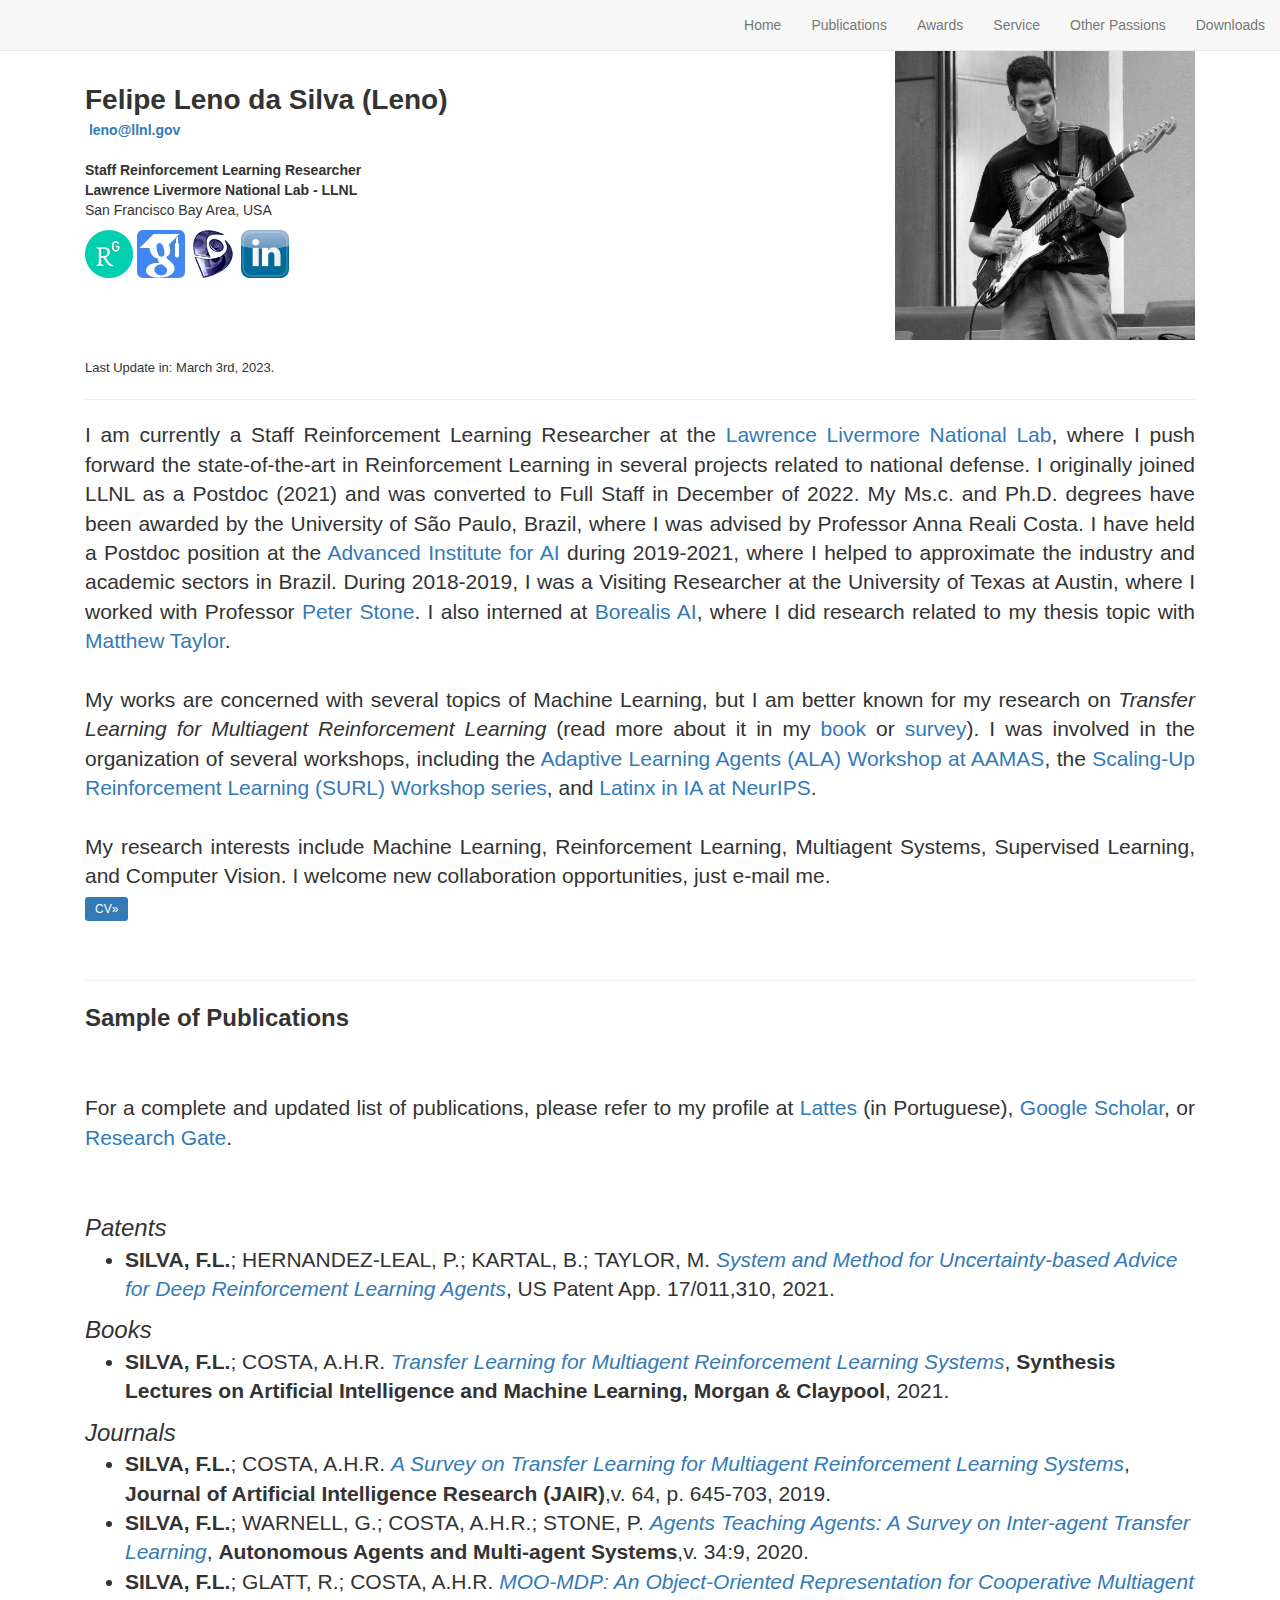
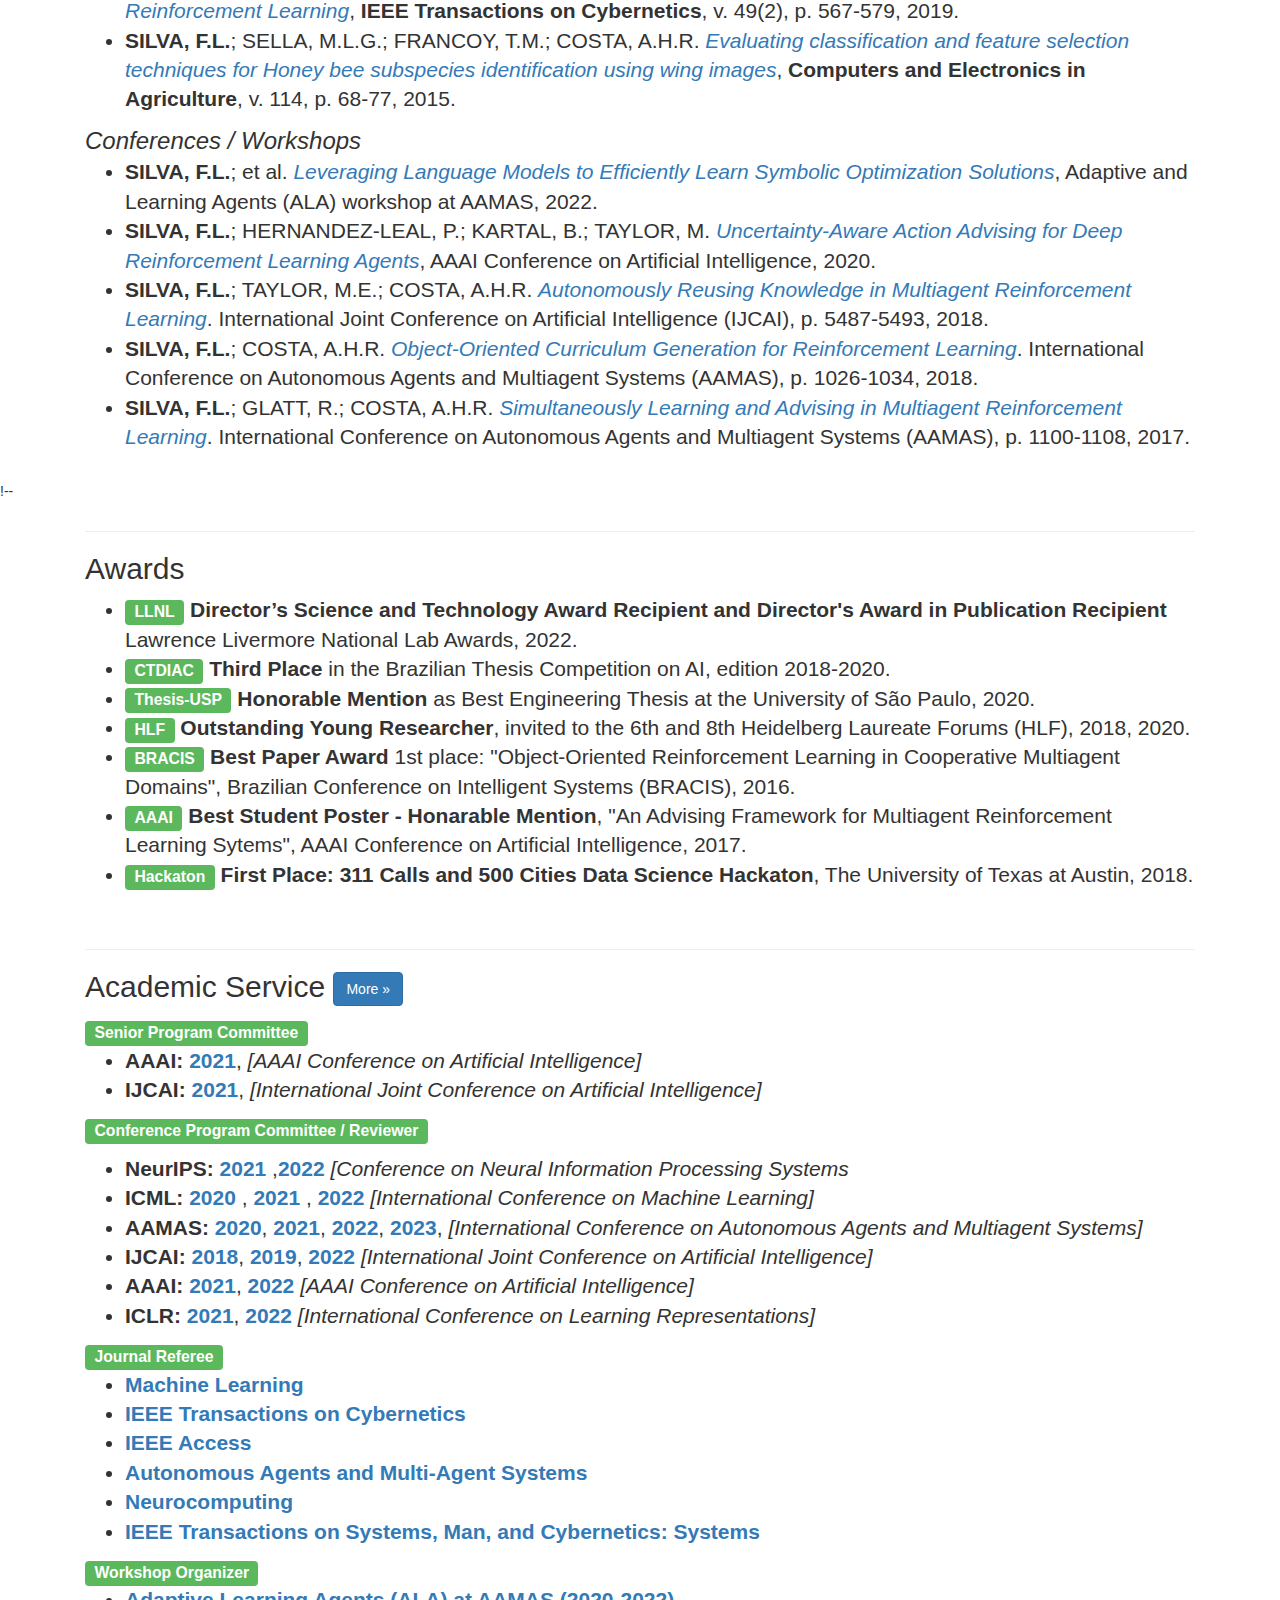
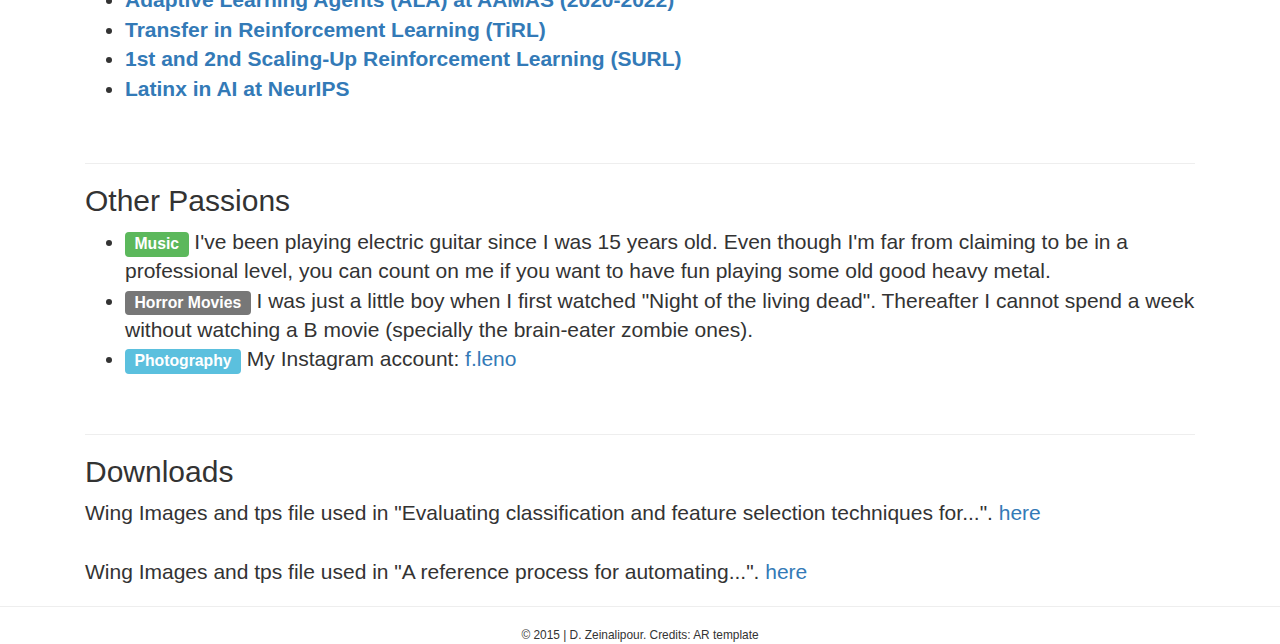
==== index.html @ 7ec2cc40 "Update march 2023" ====
<!DOCTYPE html> 
<html>
 <script>
  (function(i,s,o,g,r,a,m){i['GoogleAnalyticsObject']=r;i[r]=i[r]||function(){
  (i[r].q=i[r].q||[]).push(arguments)},i[r].l=1*new Date();a=s.createElement(o),
  m=s.getElementsByTagName(o)[0];a.async=1;a.src=g;m.parentNode.insertBefore(a,m)
  })(window,document,'script','https://www.google-analytics.com/analytics.js','ga');
  ga('create', 'UA-98019348-1', 'auto');
  ga('send', 'pageview');
</script>
 <!-- Google tag (gtag.js) -->
<script async src="https://www.googletagmanager.com/gtag/js?id=G-7P0CH74TMQ"></script>
<script>
  window.dataLayer = window.dataLayer || [];
  function gtag(){dataLayer.push(arguments);}
  gtag('js', new Date());

  gtag('config', 'G-7P0CH74TMQ');
</script>
<head>
<meta charset="utf-8">
<title>Felipe Leno da Silva - Webpage</title>
<meta name="viewport" content="width=device-width, initial-scale=1.0">

<!-- Font Awesome Icons -->
<link rel="stylesheet" href="css/font-awesome.min.css">

<!-- Bootstrap -->
<link href="css/bootstrap.min.css" rel="stylesheet">
<!--<link href="css/bootstrap.min.css" rel="stylesheet">-->

<!-- HTML5 Shim and Respond.js IE8 support of HTML5 elements and media queries -->
<!-- WARNING: Respond.js doesn't work if you view the page via file:// -->
<!--[if lt IE 9]>
<script src="js/html5shiv.js"></script>
<script src="js/respond.min.js"></script>
<![endif]-->


<!-- jQuery (necessary for Bootstrap's JavaScript plugins) -->
<script src="js/jquery.min.js"></script>
<!-- Include all compiled plugins (below), or include individual files as needed -->
<script src="js/bootstrap.min.js"></script>
<script src="js/menucollapse.js"></script>
<script type="text/javascript" src="js/arrow78.js"></script>
<script type="text/javascript" src="js/custom.js"></script>

<body id="page-top" class="index">

<!-- Navigation -->
<nav class="navbar navbar-default navbar-fixed-top">
    <div class="container-fluid">
        <!-- Brand and toggle get grouped for better mobile display -->
        <div class="navbar-header">
            <button type="button" class="navbar-toggle collapsed" data-toggle="collapse"  data-target="#bs-example-navbar-collapse-2" aria-expanded="false">
                <span class="sr-only">Toggle navigation</span>
                <span class="glyphicon glyphicon-search"></span>
            </button>
            <button id="button2" type="button" class="navbar-toggle collapsed" data-toggle="collapse" data-target="#bs-example-navbar-collapse-1" aria-expanded="false">
                <span class="sr-only">Toggle navigation</span>
                <span class="icon-bar"></span>
                <span class="icon-bar"></span>
                <span class="icon-bar"></span>
                <span class="icon-bar"></span>
            </button>
            <span></span>
        </div>

        <!-- Collect the nav links, forms, and other content for toggling -->
        <div class="collapse navbar-collapse" id="bs-example-navbar-collapse-1">
            <ul class="nav navbar-nav navbar-right">
                <li class="page-scroll">
                    <a onclick="javascript:reset_menus();$('#tab-1-content').show();" href="#">Home</a>
                </li>
                 <li class="page-scroll">
                    <a onclick="javascript:reset_menus();$('#tab-2-content').show();" href="#publications">Publications</a>
                </li>
                <!--li class="page-scroll">
                    <a onclick="javascript:reset_menus();$('#tab-3-content').show();" href="#projects">Research Projects</a>
                </li!-->
                <li class="page-scroll">
                    <a onclick="javascript:reset_menus();$('#tab-4-content').show();" href="#awards">Awards</a>
                </li>
                <li class="page-scroll">
                    <a onclick="javascript:reset_menus();$('#tab-5-content').show();" href="#service">Service</a>
                </li>
                <!--<li class="page-scroll">
                <a onclick="javascript:reset_menus();$('#tab-6-content').show();" href="#collaborators">Collaborators</a>
                </li>-->
                <li class="page-scroll">
                <a onclick="javascript:reset_menus();$('#tab-7-content').show();" href="#passions">Other Passions</a>
                </li>
                
                <li class="page-scroll">
                <a onclick="javascript:reset_menus();$('#tab-8-content').show();" href="#downloads">Downloads</a>
                </li>
            </ul>
        </div><!-- /.navbar-collapse -->

        <!-- search box submenu -->
  

    </div><!-- /.container-fluid -->
</nav>

<!--<section>
    <!-- Place this tag where you want the search results to render 
    <gcse:searchresults-only></gcse:searchresults-only>
</section>-->

<!-- Home Section -->
<section id="home" style="margin-top:40px">
<div class="container" align="center">
    <div align="left" class="col-md-7">
             <span align="center" style="font-size: 200%;">
      <br><strong>Felipe Leno da Silva (Leno)</strong>
      </span>
<br>
      <span align="left">
        <strong><script language="JavaScript">
                <!--
                document.write("&nbsp;");
                spiderjam('leno','llnl.gov');
                -->
            </script></strong><br><br>
        <p align="left">
     <strong>Staff Reinforcement Learning Researcher</strong><br>
     <strong>Lawrence Livermore National Lab - LLNL</strong> <br>
     San Francisco Bay Area, USA <br>
     <!--Computer Engineering Department <br>-->
     <!--São Paulo, SP, Brazil.<br>-->
       

        
       

    
    <p><a href="https://www.researchgate.net/profile/Felipe_Silva34"><img border=0 src="img/researchGate.png" alt="Research Gate Profile" width="48" height="48" /></a>   
<a href="https://scholar.google.com.br/citations?user=XbyIZQ4AAAAJ"><img border=0 src="img/googleScholar.png" alt="Google Scholar Profile" width="48" height="48" /></a>   
<a href="http://lattes.cnpq.br/7495810060217408"><img border=0 src="img/lattes.png" alt="Lattes Profile" width="48" height="48" /></a>
<a href="http://www.linkedin.com/in/f-leno"><img border=0 src="img/linkedin.png" alt="Linkedin Profile" width="48" height="48" /></a>
</p>
  </div>
   <div align="right" class="col-md-5">
            <a target="_blank" href="http://www.pcs.usp.br/~lti/joomla/images/stories/servletrecuperafoto.png">
                <img id="mobile-img" src="img/lenoProfile.png" border="1" alt="Leno" width="300" ></a>
        </div>
  <div style="clear: both;"></div>

        
        <!--<p><a href="#" class="btn btn-primary">More &raquo;</a></p>-->


    </div>
</section>

<!-- Home Section -->
<section id="intro">
    <div class="container lead">
        <div style="text-align: left; margin-top:10px" class="col-md-12">
            <!--<h2>Welcome!</h2>-->

            <i class="noshow" style="display:none;" id="tab-1">
            <button class="btn btn-default btn-lg btn-block" style="display: block; width: 100%;" onclick="javascript:$('#tab-1-content').toggle();">Summary <span class="glyphicon glyphicon-chevron-right"></span></button>
            </i>

            <div class="allshow" style="display:none;" id="tab-1-content">
            <font size=2>Last Update in: March 3rd, 2023.</font><br>
            <hr class="star-primary">

                <div   align="justify"> I am currently a Staff Reinforcement Learning Researcher at the <a href="https://st.llnl.gov/research">Lawrence Livermore National Lab</a>, where I push forward the state-of-the-art in Reinforcement Learning in several projects related to national defense. I originally joined LLNL as a Postdoc (2021) and was converted to Full Staff in December of 2022. My Ms.c. and Ph.D. degrees have been awarded by the University of São Paulo, Brazil, where I was advised by Professor Anna Reali Costa. I have held a Postdoc position at the <a link="https://advancedinstitute.ai/">Advanced Institute for AI</a> during 2019-2021, where I helped to approximate the industry and academic sectors in Brazil. During 2018-2019, I was a Visiting Researcher at the University of Texas at Austin, where I worked with Professor <a href="https://www.cs.utexas.edu/~pstone/">Peter Stone</a>. I also interned at <a href="https://www.borealisai.com/en/">Borealis AI</a>, where I did research related to my thesis topic with <a href="https://www.borealisai.com/en/team/prof-matthew-e-taylor/">Matthew Taylor</a>. <br><br>

My works are concerned with several topics of Machine Learning, but I am better known for my research on <i>Transfer Learning for Multiagent Reinforcement Learning</i> (read more about it in my <a href="https://doi.org/10.2200/S01091ED1V01Y202104AIM049">book</a> or <a href="https://doi.org/10.1613/jair.1.11396">survey</a>).

I was involved in the organization of several workshops, including the <a href="https://ala2020.vub.ac.be/">Adaptive Learning Agents (ALA) Workshop at AAMAS</a>, the <a href=http://www.surl.tirl.info>Scaling-Up Reinforcement Learning (SURL) Workshop series</a>, and <a href="https://www.latinxinai.org/neurips-2019">Latinx in IA at NeurIPS</a>.
 

<br><br> My research interests include Machine Learning, Reinforcement Learning, Multiagent Systems, Supervised Learning, and Computer Vision. I welcome new collaboration opportunities, just e-mail me.
</div>

            <p>
               <a href="downloads/cv_leno_2023.pdf" class="btn-sm btn-primary">CV&raquo;</a>
            </div>

        </div>
    </div>
</section>


</section>
</div>

<!-- Research Section -->
<section id="publications">
    <div class="container lead">
        <div style="text-align: left; margin-top:10px" class="col-md-12">

            <i class="noshow" style="display:none;" id="tab-3">
                <button class="btn btn-default btn-lg btn-block" style="display: block; width: 100%;" onclick="javascript:$('#tab-3-content').toggle();">Publications  <span class="glyphicon glyphicon-chevron-right"></span></button>
            </i>
            <div class="allshow" style="display:none;" id="tab-3-content">
            <hr class="star-primary">

            
<font size=5><b>Sample of Publications</b><br /></font>
<br><br>
<div   align="justify">For a complete and updated list of publications, please refer to my profile at <a href="http://lattes.cnpq.br/7495810060217408">Lattes</a> (in Portuguese), <a href="https://scholar.google.com.br/citations?user=XbyIZQ4AAAAJ">Google Scholar</a>, or <a href="https://www.researchgate.net/profile/Felipe_Silva34">Research Gate</a>.</div>
<br><br> <!--<a href="publications/" class="btn btn-primary">All Publications&raquo;</a></h2>
            <h4>
            <span class="label label-warning">
                <a target="_blank" href="https://en.wikipedia.org/wiki/H-index"><font color=white>h-index</font></a>: 21
            </span>&nbsp;
            <span class="label label-warning">
               <a target="_blank" href="https://scholar.google.com/citations?user=HCxwGIkAAAAJ&hl=en"><font color=white>Citations</font></a>: 2041
            </span>&nbsp;
            <span class="label label-warning">
                <a target="_blank" href="https://en.wikipedia.org/wiki/Erd&ouml;s_number"><font color="white">Erd&ouml;s #</font></a>: 3
            </span>
            </h4>-->

                <font size=5><i>Patents</i><br /></font>
            <!--JAIR,JAAMAS,IEEE Trans. Cybernetics-->


            <ul>
<li> <b>SILVA, F.L.</b>; HERNANDEZ-LEAL, P.; KARTAL, B.; TAYLOR, M.  <a target="_blank" href="https://patentimages.storage.googleapis.com/e7/41/d1/a167dab3c52c60/US20210073912A1.pdf"> <i>
System and Method for Uncertainty-based Advice for Deep Reinforcement Learning Agents</a></i>, US Patent App. 17/011,310, 2021.</li>
            </ul>

            <font size=5><i>Books</i><br /></font>
            <!--JAIR,JAAMAS,IEEE Trans. Cybernetics-->


            <ul>
<li> <b>SILVA, F.L.</b>; COSTA, A.H.R. <a target="_blank" href="https://www.morganclaypool.com/doi/abs/10.2200/S01091ED1V01Y202104AIM049"> <i>
Transfer Learning for Multiagent Reinforcement Learning Systems</i></a>, <b>Synthesis Lectures on Artificial Intelligence and Machine Learning, Morgan & Claypool</b>, 2021.</li>
            </ul>



            <font size=5><i>Journals</i><br /></font>
            <!--JAIR,JAAMAS,IEEE Trans. Cybernetics-->


            <ul>
<li> <b>SILVA, F.L.</b>; COSTA, A.H.R. <a target="_blank" href="https://www.researchgate.net/publication/330752409_A_Survey_on_Transfer_Learning_for_Multiagent_Reinforcement_Learning_Systems"> <i>A Survey on Transfer Learning for Multiagent Reinforcement Learning Systems</i></a>, <b>Journal of Artificial Intelligence Research (JAIR)</b>,v. 64, p. 645-703, 2019.</li>
<li> <b>SILVA, F.L.</b>; WARNELL, G.; COSTA, A.H.R.; STONE, P. <a target="_blank" href="https://doi.org/10.1007/s10458-019-09430-0"> <i>Agents Teaching Agents: A Survey on Inter-agent Transfer Learning</i></a>, <b>Autonomous Agents and Multi-agent Systems</b>,v. 34:9, 2020.</li>
                 <li> <b>SILVA, F.L.</b>; GLATT, R.; COSTA, A.H.R. <a target="_blank" href="downloads/IEEETrans2017.pdf"> <i>MOO-MDP: An Object-Oriented Representation for Cooperative Multiagent Reinforcement Learning</i></a>, <b>IEEE Transactions on Cybernetics</b>, v. 49(2), p. 567-579, 2019.</li>
                <li> <b>SILVA, F.L.</b>; SELLA, M.L.G.; FRANCOY, T.M.; COSTA, A.H.R.  <a target="_blank" href="http://www.sciencedirect.com/science/article/pii/S0168169915000873"> <i>Evaluating classiﬁcation and feature selection techniques for Honey bee subspecies identiﬁcation using wing images</i></a>, <b>Computers and Electronics in Agriculture</b>, v. 114, p. 68-77, 2015.</li>
            </ul>
            <font size=5><i>Conferences / Workshops</i><br /></font>
            <!-- AAAI, IJCAI, AAMAS-->
            <ul>
                <li> <b>SILVA, F.L.</b>; et al.  <a target="_blank" href="https://www.researchgate.net/profile/Felipe-Silva-17/publication/360720457_Leveraging_Language_Models_to_Efficiently_Learn_Symbolic_Optimization_Solutions/links/6286af253303d263c46689ac/Leveraging-Language-Models-to-Efficiently-Learn-Symbolic-Optimization-Solutions.pdf"> <i>
Leveraging Language Models to Efficiently Learn Symbolic Optimization Solutions</a></i>, Adaptive and Learning Agents (ALA) workshop at AAMAS, 2022.</li>
            	<li> <b>SILVA, F.L.</b>; HERNANDEZ-LEAL, P.; KARTAL, B.; TAYLOR, M.  <a target="_blank" href="https://www.researchgate.net/publication/337334906_Uncertainty-Aware_Action_Advising_for_Deep_Reinforcement_Learning_Agents"> <i>
Uncertainty-Aware Action Advising for Deep Reinforcement Learning Agents</a></i>, AAAI Conference on Artificial Intelligence, 2020.</li>
      <li> <b>SILVA, F.L.</b>; TAYLOR, M.E.; COSTA, A.H.R. <a target="_blank" href="https://doi.org/10.24963/ijcai.2018/774"> <i>Autonomously Reusing Knowledge in Multiagent Reinforcement Learning</a></i>. International Joint Conference on Artificial Intelligence (IJCAI), p. 5487-5493, 2018.</li>
            <li> <b>SILVA, F.L.</b>; COSTA, A.H.R. <a target="_blank" href="https://www.researchgate.net/publication/323738119_Object-Oriented_Curriculum_Generation_for_Reinforcement_Learning"> <i>Object-Oriented Curriculum Generation for Reinforcement Learning</a></i>. International Conference on Autonomous Agents and Multiagent Systems (AAMAS), p. 1026-1034, 2018.</li>
           <li> <b>SILVA, F.L.</b>; GLATT, R.; COSTA, A.H.R. <a target="_blank" href="http://www.aamas2017.org/proceedings/pdfs/p1100.pdf"> <i>Simultaneously Learning and Advising in Multiagent Reinforcement Learning</a></i>.
            International Conference on Autonomous Agents and Multiagent Systems (AAMAS), p. 1100-1108, 2017.</li>
              <!--<li> <b>SILVA, F. L.</b>; COSTA, A. H. R.; Stone, P. <a target="_blank" href="downloads/BRACIS2019.pdf"> <i>Building Self-Play Curricula Online by Playing with Expert Agents in Adversarial Games</a>.</i> Brazilian Conference on Intelligent System (BRACIS), 2019.</li>
            <li> <b>SILVA, F. L.</b>; COSTA, A. H. R.; Stone, P. <a target="_blank" href="https://ala2019.vub.ac.be/papers/ALA2019_paper_1.pdf"> <i>Distributional Reinforcement Learning Applied to Robot Soccer Simulation</a>.</i> Adaptive Learning Agents (ALA) Workshop at AAMAS, 2019.</li>
            
                <li> <b>SILVA, F. L.</b>; COSTA, A. H. R.  <a target="_blank" href="http://tirl.info/proceedings/2017/SilvaCosta-Towards.pdf"> <i>Towards Zero-Shot Autonomous Inter-Task Mapping through Object-Oriented Task Description</a>.</i> 1st Workshop on Transfer in Reinforcement Learning (TiRL) at AAMAS-17, 2017.</li>
                 
                <li><b>SILVA, F.L.</b>; GLATT, R.; COSTA, A.H.R. <a target="_blank" href="http://ieeexplore.ieee.org/document/7839556/"><i>Object-Oriented Reinforcement Learning in Cooperative Multiagent Domains</i></a>.
                Brazilian Conference on Intelligent System (BRACIS), p. 19-24, 2016. - <b>Best Paper Award</b>.</li>  -->             
            </ul>
            
            </p>
            </div>
        </div>
    </div>
</section>

<!-- Courses Section -->
<!--section id="projects">
    <div class="container lead">
        <div style="text-align: left; margin-top:10px" class="col-md-12">

            <i class="noshow" style="display:none;" id="tab-1">
                <button class="btn btn-default btn-lg btn-block"  style="display: block; width: 100%;" onclick="javascript:$('#tab-4-content').toggle();">Research Projects  <span class="glyphicon glyphicon-chevron-right"></span></button>
            </i>
            <div class="allshow" style="display:none;" id="tab-4-content">
            <hr class="star-primary">
            <h2>Research Projects</h2>
            <br><br>
            <font size=4><i><b>Transfer Learning in Multiagent Reinforcement Learning Systems</i></b></font>

            <br><br>
            <div   align="justify">Reinforcement Learning is a powerful and autonomous tool to train intelligent agents. 
            This learning is initially performed by successive interactions between agents and the environment in a trial and error manner until the agent has enough information to perform its tasks. 
            However, when multiple agents are present in the same environment some sort of coordination is required since the environment becomes non-stationary. Centralized approaches are usually infeasible, as the state space can be huge even for simple problems.
            Thus, distributed approaches are required for many Multiagent domains. 
            This research aims to develop a framework to accelerate learning in Multiagent Reinforcement Learning Systems by applying Transfer Learning, which has been successfully applied in Single Agent domains but has no robust algorithm to complex Multiagent domains.</div><br>


            <br>
            <font size=4><i><b>Automated Bee Species Identification through Wing Images </i></b><br><br></font>
            <div   align="justify">Bees have a huge importance to pollination, which motivated research focused on their conservation. 
            However, some bee species are so similar that only a few specialized taxonomists are able to make a proper discrimination. 
            This project studied computer vision and machine learning methods applied to bee wing images to discriminate bee species.
            I'm not working on this project as a first author anymore, but I've been advising undergraduate research projects on this topic.</div><br><br>
            <br />
                        </div>
                    </div>
                </div>
</section>

< Courses Section -->!--
<section id="awards">
    <div class="container lead">
        <div style="text-align: left; margin-top:10px" class="col-md-12">

            <i class="noshow" style="display:none;" id="tab-1">
                <button class="btn btn-default btn-lg btn-block"  style="display: block; width: 100%;" onclick="javascript:$('#tab-5-content').toggle();">Awards  <span class="glyphicon glyphicon-chevron-right"></span></button>
            </i>
            <div class="allshow" style="display:none;" id="tab-5-content">

            <hr class="star-primary">
            <h2>Awards</h2>
            <ul>
                <li>
                    <span class="label label-success">LLNL</span><b> Director’s Science and Technology Award Recipient and Director's Award in Publication Recipient</b> Lawrence Livermore National Lab Awards, 2022.</span>
                </li>
                <li>
                    <span class="label label-success">CTDIAC</span><b> Third Place</b> in the Brazilian Thesis Competition on AI, edition 2018-2020.</span>
                </li>
                <li>
                    <span class="label label-success">Thesis-USP</span><b> Honorable Mention</b> as Best Engineering Thesis at the University of São Paulo, 2020.</span>
                </li>
        <li>
                    <span class="label label-success">HLF</span><b> Outstanding Young Researcher</b>, invited to the 6th and 8th Heidelberg Laureate Forums (HLF), 2018, 2020.</span>
                </li>
                <li>
                    <span class="label label-success">BRACIS</span><b> Best Paper Award</b> 1st place: "Object-Oriented Reinforcement Learning in Cooperative Multiagent Domains", Brazilian Conference on Intelligent Systems (BRACIS), 2016.</span>
                </li>
                <li>
                    <span class="label label-success">AAAI</span> <b> Best Student Poster - Honarable Mention</b>, "An Advising Framework for Multiagent Reinforcement Learning Sytems", AAAI Conference on Artificial Intelligence, 2017.</span>
                </li>

    <li>
                    <span class="label label-success">Hackaton</span><b> First Place: 311 Calls and 500 Cities Data Science Hackaton</b>, The University of Texas at Austin, 2018.</span>
                </li>

            </ul>
            </div>
        </div>
    </div>
</section>

<!-- Service Section -->
<section id="service">

    <div class="container lead">
        <div style="text-align: left; margin-top:10px" class="col-md-12">

            <i class="noshow" style="display:none;" id="tab-7">
                <button class="btn btn-default btn-lg btn-block"  style="display: block; width: 100%;" onclick="javascript:$('#tab-7-content').toggle();">Service  <span class="glyphicon glyphicon-chevron-right"></span></button>
            </i>
            <div class="allshow" style="display:none;" id="tab-7-content">

           <hr class="star-primary">
           <h2>Academic Service <a href="downloads/cv.pdf" class="btn btn-primary">More &raquo;</a></h2>

           <span class="label label-success">Senior Program Committee</span>
            <ul>
                <li>
                    <b>AAAI:</b>
                    <a href="https://aaai.org/conference/aaai/aaai-21/" target="_blank"><b>2021</b></a>,
                    <i>[AAAI Conference on Artificial Intelligence]</i>
                </li>
                <li>
                    <b>IJCAI:</b>
                    <a href="https://ijcai-21.org/" target="_blank"><b>2021</b></a>,
                    <i>[International Joint Conference on Artificial Intelligence]</i>
                </li>
            </ul>

           <p>
           <span class="label label-success">Conference Program Committee / Reviewer</span>
           <ul>
                <li>
                   <b>NeurIPS:</b>
                   <b><a href="https://nips.cc/Conferences/2021">2021 </a></b>,<b><a href="https://nips.cc/Conferences/2022">2022 </a></b>
                   <i>[Conference on Neural Information Processing Systems</i>
               </li>
           		<li>
                   <b>ICML:</b>
                   <b><a href="https://icml.cc/Conferences/2020">2020 </a></b>,
                    <b><a href="https://icml.cc/">2021 </a></b>, <b><a href="https://icml.cc/Conferences/2022">2022</a></b>
                   <i>[International Conference on Machine Learning]</i>
               </li>
               <li>
                   <b>AAMAS:</b>
                   <b><a href="https://aamas2020.conference.auckland.ac.nz/">2020</a></b>,
                   <b><a href="https://aamas2021.soton.ac.uk/organisation/programme-committee/">2021</a></b>,
                   <b><a href="https://aamas2022-conference.auckland.ac.nz/">2022</a></b>,
                   <b><a href="https://aamas2023.soton.ac.uk/">2023</a></b>,
                   <i>[International Conference on Autonomous Agents and Multiagent Systems]</i>
               </li>
    <li>
                   <b>IJCAI:</b>
                   <b><a href="https://www.ijcai-18.org" target="_blank">2018</a></b>, <b><a href="https://ijcai19.org/" target="_blank">2019</b></a>,
        <b><a href="https://ijcai-22.org/" target="_blank">2022</b></a>
                   <i>[International Joint Conference on Artificial Intelligence]</i>
               </li>
                <li>
                   <b>AAAI:</b>
                   <b><a href="https://aaai.org/Conferences/AAAI-21/">2021</a></b>,
                    <b><a href="https://aaai.org/Conferences/AAAI-22/">2022</a></b>
                   <i>[AAAI Conference on Artificial Intelligence]</i>
               </li>
               <li>
                   <b>ICLR:</b>
                   <b><a href="https://iclr.cc/">2021</a></b>,
                   <b><a href="https://iclr.cc/">2022</a></b>
                   <i>[International Conference on Learning Representations]</i>
               </li>
              
            </ul>

            <span class="label label-success">Journal Referee</span>
            <ul>
<li>
                    <a href="https://www.springer.com/journal/10994" target="_blank"><b>Machine Learning</b></a>
                </li>
    <li>
                    <a href="https://ieeexplore.ieee.org/xpl/RecentIssue.jsp?punumber=6221036" target="_blank"><b>IEEE Transactions on Cybernetics</b></a>
                </li> 
     <li>
                    <a href="http://ieeeaccess.ieee.org/" target="_blank"><b>IEEE Access</b></a>
                </li>
                <li>
                    <a href="https://www.springer.com/journal/10458" target="_blank"><b>Autonomous Agents and Multi-Agent Systems</b></a>
                </li>
                <li>
                    <a href="https://www.journals.elsevier.com/neurocomputing/" target="_blank"><b>Neurocomputing</b></a>
                </li>
        <li>
                    <a href="https://ieeexplore.ieee.org/xpl/RecentIssue.jsp?punumber=6221021" target="_blank"><b>IEEE Transactions on Systems, Man, and Cybernetics: Systems</b></a>
                </li>
            </ul>

            <span class="label label-success">Workshop Organizer</span>
            <ul>
            	<li>
                    <a href="https://ala2021.vub.ac.be/" target="_blank"><b>Adaptive Learning Agents (ALA) at AAMAS (2020-2022)</b></a>
                </li>
                <li>
                    <a href="http://tirl.info/" target="_blank"><b>Transfer in Reinforcement Learning (TiRL)</b></a>
                </li>
                 <li>
                    <a href="http://surl.tirl.info/" target="_blank"><b>1st and 2nd Scaling-Up Reinforcement Learning (SURL)</b></a>
                </li>
                <li>
                    <a href="https://www.latinxinai.org/neurips-2019" target="_blank"><b>Latinx in AI at NeurIPS</b></a>
                </li>
            </ul>
            </p>
            </div>
        </div>
    </div>
</section>

<!--
<section id="collaborators">
    <div class="container lead">
        <div style="text-align: left; margin-top:10px" class="col-md-12">

            <i class="noshow" style="display:none;" id="tab-6">
                <button class="btn btn-default btn-lg btn-block"  style="display: block; width: 100%;" onclick="javascript:$('#tab-6-content').toggle();">Misc  <span class="glyphicon glyphicon-chevron-right"></span></button>
            </i>

            <div class="allshow" style="display:none;" id="tab-6-content">

            <hr class="star-primary">
            <h2>Collaborators</h2>
            <br> List of my main co-authors sorted by the number of papers we have written together (Only people with which I have at least 1 A-level paper, according to the Brazilian CAPES evaluation). The number corresponds to the amount of A-level paper we authored together.<br>
            <ul>
                <li><a href="https://scholar.google.ch/citations?user=MGAVI6EAAAAJ">Anna Helena Reali Costa</a> - University of Sao Paulo - X Papers.</li>
                <li><a href="">Ruben Glatt</a> - Lawrence Livermore National Lab - X Papers.</li>
                <li><a href="">Peter Stone</a> - University of Texas at Austin - X Papers.</li>
                <li><a href="">Matthew Taylor</a> - Borealis AI - X Papers.</li>
                <li><a href="">Pablo Hernandez-Leal</a> - Borealis AI - X Papers.</li>
                <li><a href="">Bilal Kartal</a> - Borealis AI - X Papers.</li>
                <li><a href="">Juan Carlos Perafan Villota</a> - Borealis AI - X Papers.</li>
                <li><a href="">Ricardo de Souza Jacomini</a> - John Hopkins University - X Papers.</li>
                <li><a href="">Diederik Roijers</a> - Borealis AI - X Papers.</li>
                <li><a href="">Garret Warnell</a> - Army Research Lab - X Papers.</li>
            </ul>
            </div>
        </div>
    </div>
</section>
-->

<!-- Home Section -->
<section id="passions">
    <div class="container lead">
        <div style="text-align: left; margin-top:10px" class="col-md-12">

            <i class="noshow" style="display:none;" id="tab-8">
                <button class="btn btn-default btn-lg btn-block"  style="display: block; width: 100%;" onclick="javascript:$('#tab-8-content').toggle();">Misc  <span class="glyphicon glyphicon-chevron-right"></span></button>
            </i>

            <div class="allshow" style="display:none;" id="tab-8-content">

            <hr class="star-primary">
            <h2>Other Passions</h2>
            <ul>
                <li><span class="label label-success"><font color="white">Music</font></a></span> I've been playing electric guitar since I was 15 years old. Even though I'm far from claiming to be in a professional level, you can count on me if you want to have fun playing some old good heavy metal.</li>
                <li><span class="label label-default"><font color="white">Horror Movies</font></a></span> I was just a little boy when I first watched "Night of the living dead". Thereafter I cannot spend a week without watching a B movie (specially the brain-eater zombie ones).</li>
                <li><span class="label label-info"><font color="white">Photography</font></a></span> My Instagram account: <a href="https://www.instagram.com/f.leno/">f.leno</a></li>
            </ul>
            </div>
        </div>
    </div>
</section>

<!-- Home Section -->

<!-- Courses Section -->
<section id="downloads">
    <div class="container lead">
        <div style="text-align: left; margin-top:10px" class="col-md-12">

           <i class="noshow" style="display:none;" id="tab-8">
                <button class="btn btn-default btn-lg btn-block"  style="display: block; width: 100%;" onclick="javascript:$('#tab-8-content').toggle();">Downloads  <span class="glyphicon glyphicon-chevron-right"></span></button>
            </i>
           <div class="allshow" style="display:none;" id="tab-8-content">

            <hr class="star-primary">
            <h2>Downloads </h2>
            Wing Images and tps file used in "Evaluating classiﬁcation and feature selection techniques for...". <a href="downloads/WingImagesEvaluatingClassification.zip">here</a> <br> <br>
            Wing Images and tps file used in "A reference process for automating...". <a href="downloads/WingImagesAReference.zip">here</a>
            </div>
        </div>
    </div>
</section>
<hr class="star-primary">
<footer>
    <small>
    <center>
        © 2015 | D. Zeinalipour. Credits: AR template
    <a onclick="javascript:$('#credit').toggle();"></a>
    <div style="display:none;" id="credit">[AR template available under Creative Commons CC BY 4.0 licence: 
    <a href="https://github.com/dmsl/academic-responsive-template"_blank">
        https://github.com/dmsl/academic-responsive-template
    </a> ]
    </div>
    </center>
    </small>
</footer>

</body>

</html>
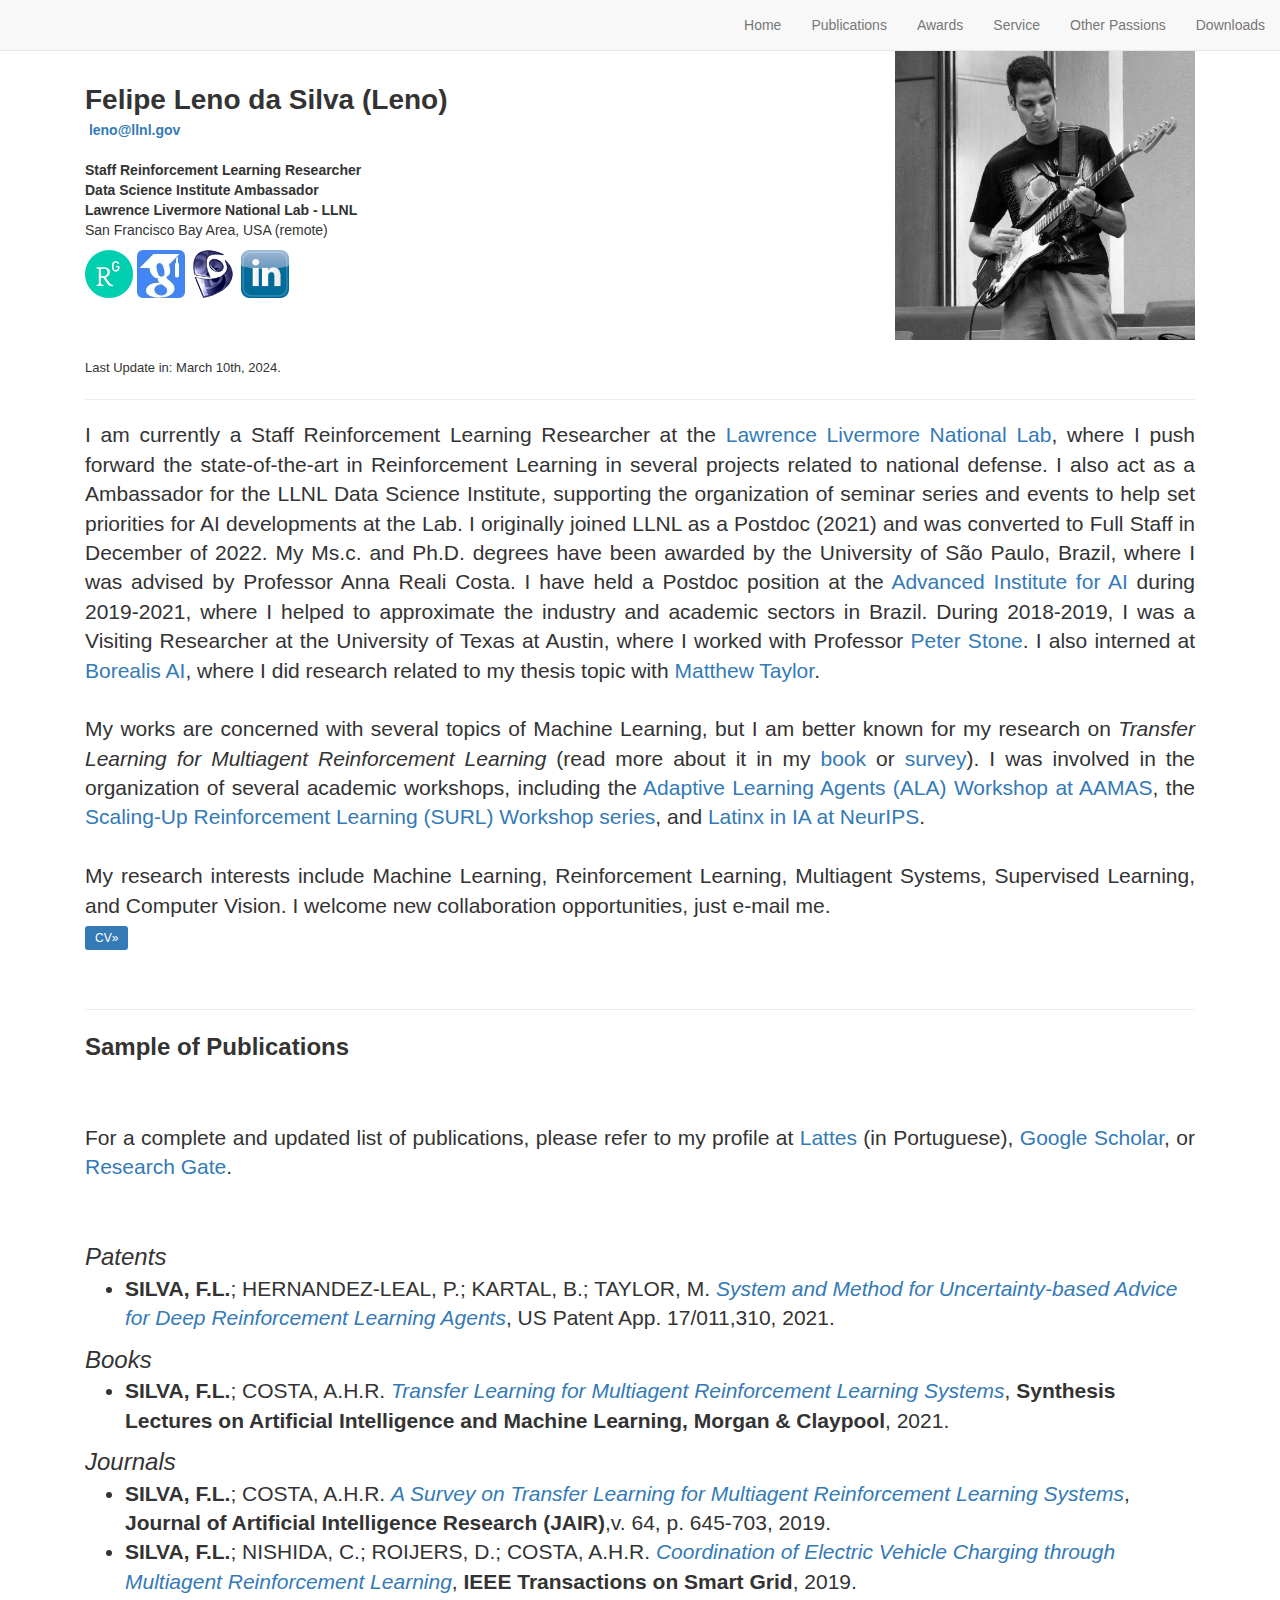
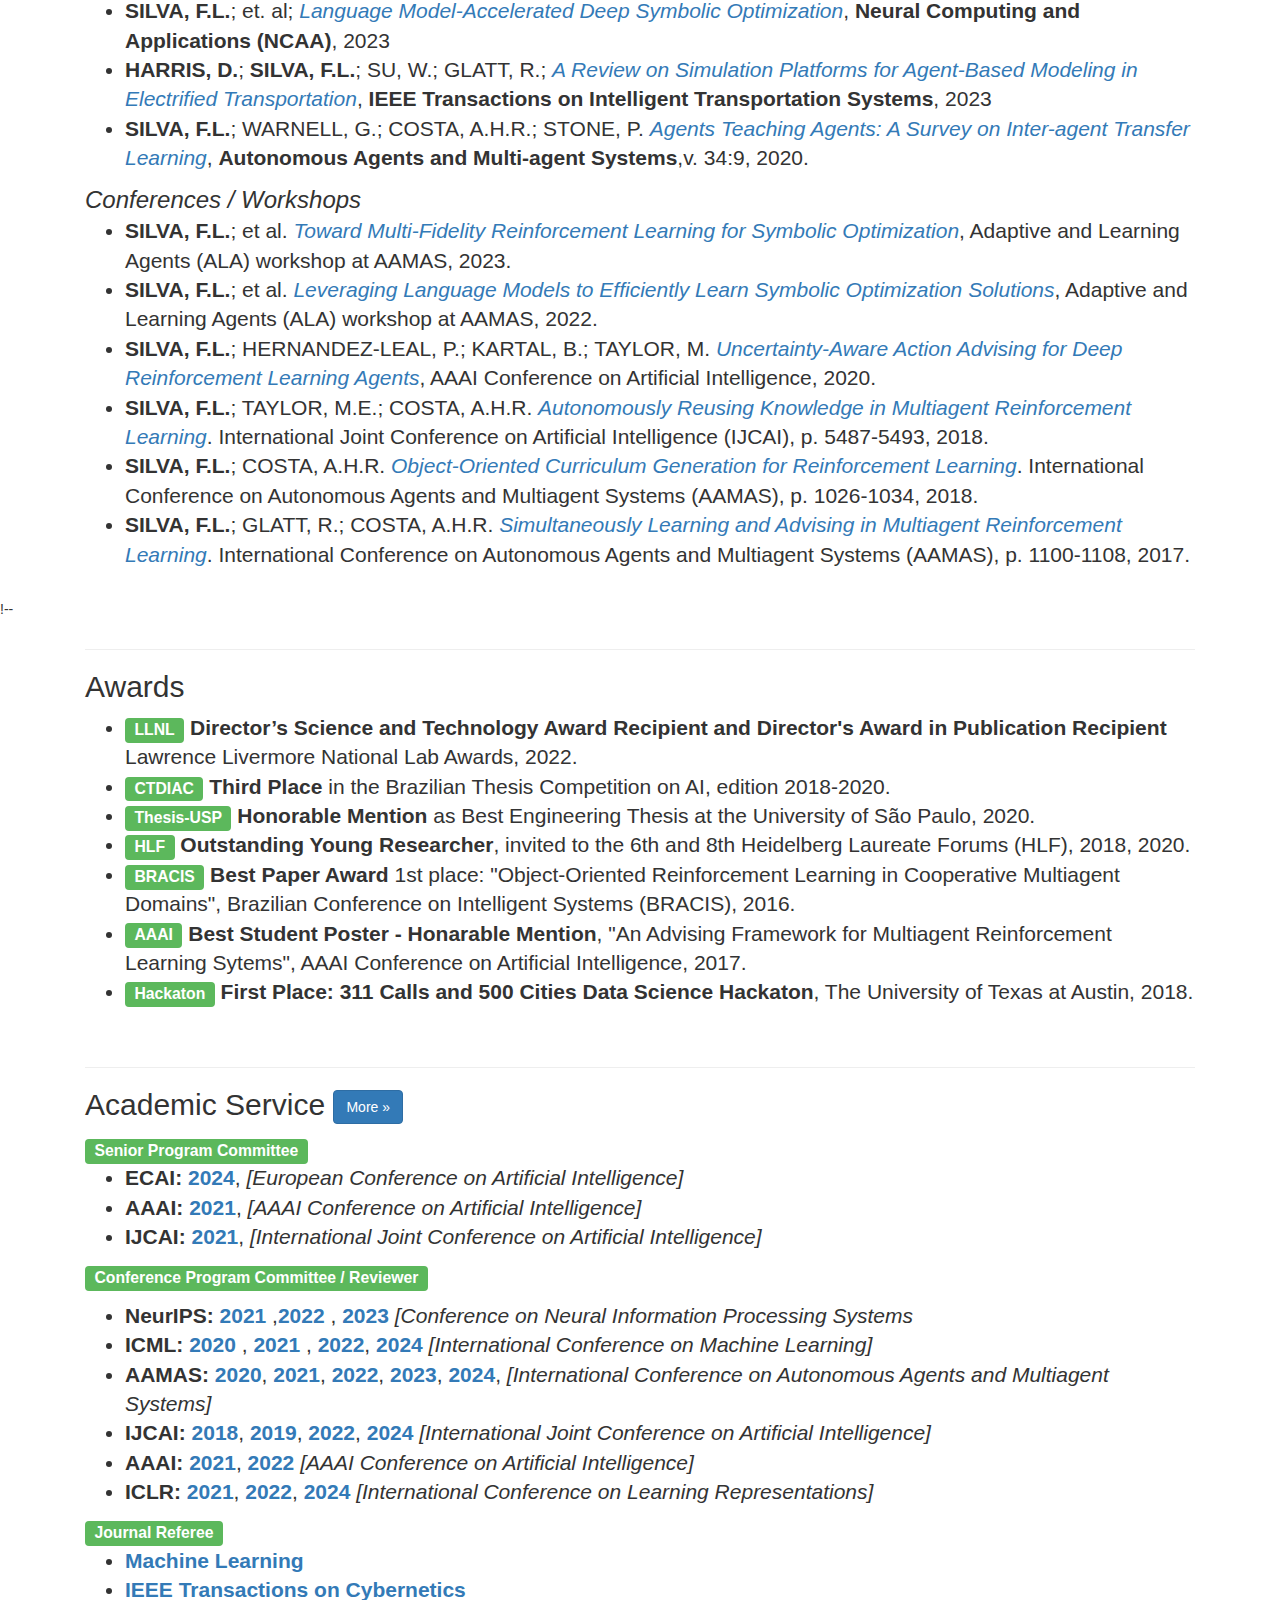
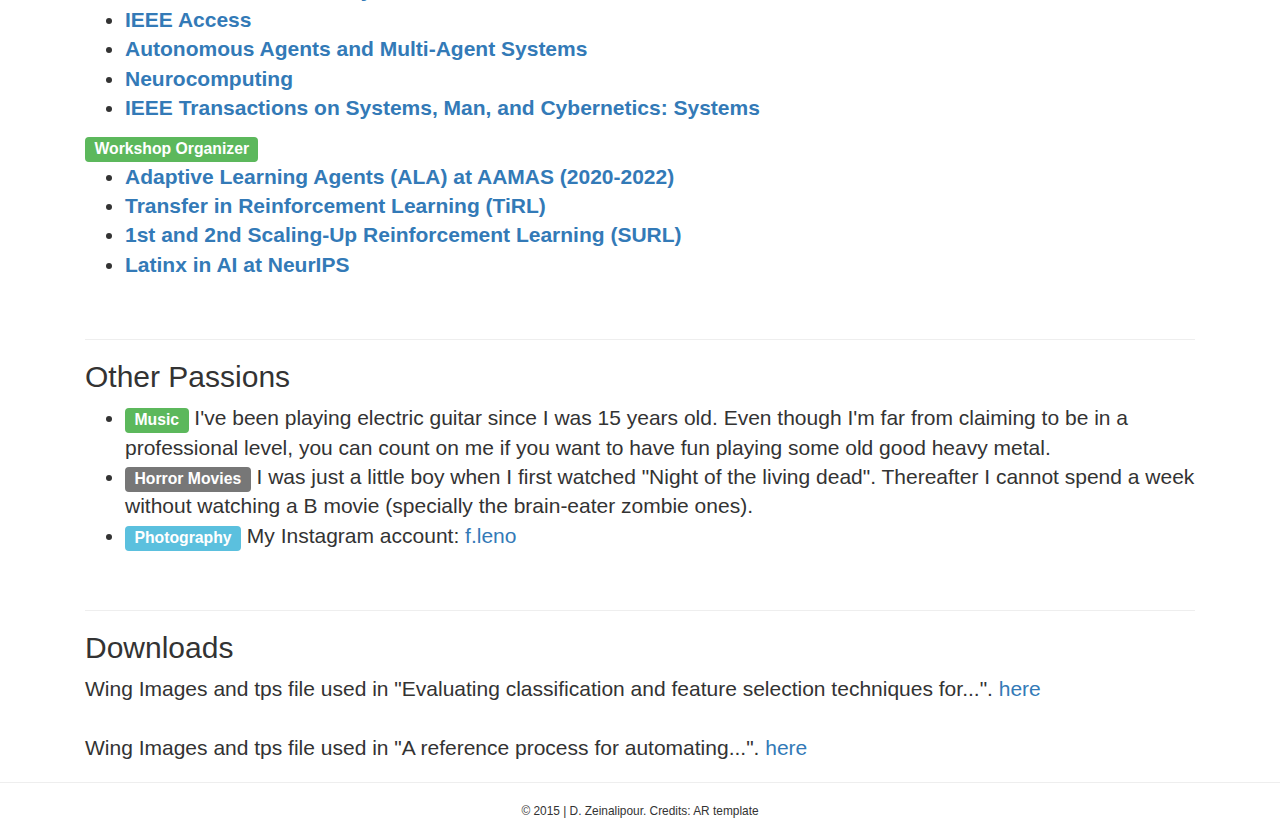
==== commit 534aa43e: "Update index.html" ====
--- a/index.html
+++ b/index.html
@@ -18,7 +18,7 @@
 
   gtag('config', 'G-7P0CH74TMQ');
 </script>
-<head>
+<head> 
 <meta charset="utf-8">
 <title>Felipe Leno da Silva - Webpage</title>
 <meta name="viewport" content="width=device-width, initial-scale=1.0">
@@ -126,8 +126,9 @@
             </script></strong><br><br>
         <p align="left">
      <strong>Staff Reinforcement Learning Researcher</strong><br>
+     <strong>Data Science Institute Ambassador</strong><br>
      <strong>Lawrence Livermore National Lab - LLNL</strong> <br>
-     San Francisco Bay Area, USA <br>
+     San Francisco Bay Area, USA (remote) <br>
      <!--Computer Engineering Department <br>-->
      <!--São Paulo, SP, Brazil.<br>-->
        
@@ -166,14 +167,14 @@
             </i>
 
             <div class="allshow" style="display:none;" id="tab-1-content">
-            <font size=2>Last Update in: March 3rd, 2023.</font><br>
-            <hr class="star-primary">
-
-                <div   align="justify"> I am currently a Staff Reinforcement Learning Researcher at the <a href="https://st.llnl.gov/research">Lawrence Livermore National Lab</a>, where I push forward the state-of-the-art in Reinforcement Learning in several projects related to national defense. I originally joined LLNL as a Postdoc (2021) and was converted to Full Staff in December of 2022. My Ms.c. and Ph.D. degrees have been awarded by the University of São Paulo, Brazil, where I was advised by Professor Anna Reali Costa. I have held a Postdoc position at the <a link="https://advancedinstitute.ai/">Advanced Institute for AI</a> during 2019-2021, where I helped to approximate the industry and academic sectors in Brazil. During 2018-2019, I was a Visiting Researcher at the University of Texas at Austin, where I worked with Professor <a href="https://www.cs.utexas.edu/~pstone/">Peter Stone</a>. I also interned at <a href="https://www.borealisai.com/en/">Borealis AI</a>, where I did research related to my thesis topic with <a href="https://www.borealisai.com/en/team/prof-matthew-e-taylor/">Matthew Taylor</a>. <br><br>
+            <font size=2>Last Update in: March 10th, 2024.</font><br>
+            <hr class="star-primary">
+
+                <div   align="justify"> I am currently a Staff Reinforcement Learning Researcher at the <a href="https://st.llnl.gov/research">Lawrence Livermore National Lab</a>, where I push forward the state-of-the-art in Reinforcement Learning in several projects related to national defense. I also act as a Ambassador for the LLNL Data Science Institute, supporting the organization of seminar series and events to help set priorities for AI developments at the Lab. I originally joined LLNL as a Postdoc (2021) and was converted to Full Staff in December of 2022. My Ms.c. and Ph.D. degrees have been awarded by the University of São Paulo, Brazil, where I was advised by Professor Anna Reali Costa. I have held a Postdoc position at the <a link="https://advancedinstitute.ai/">Advanced Institute for AI</a> during 2019-2021, where I helped to approximate the industry and academic sectors in Brazil. During 2018-2019, I was a Visiting Researcher at the University of Texas at Austin, where I worked with Professor <a href="https://www.cs.utexas.edu/~pstone/">Peter Stone</a>. I also interned at <a href="https://www.borealisai.com/en/">Borealis AI</a>, where I did research related to my thesis topic with <a href="https://www.borealisai.com/en/team/prof-matthew-e-taylor/">Matthew Taylor</a>. <br><br>
 
 My works are concerned with several topics of Machine Learning, but I am better known for my research on <i>Transfer Learning for Multiagent Reinforcement Learning</i> (read more about it in my <a href="https://doi.org/10.2200/S01091ED1V01Y202104AIM049">book</a> or <a href="https://doi.org/10.1613/jair.1.11396">survey</a>).
 
-I was involved in the organization of several workshops, including the <a href="https://ala2020.vub.ac.be/">Adaptive Learning Agents (ALA) Workshop at AAMAS</a>, the <a href=http://www.surl.tirl.info>Scaling-Up Reinforcement Learning (SURL) Workshop series</a>, and <a href="https://www.latinxinai.org/neurips-2019">Latinx in IA at NeurIPS</a>.
+I was involved in the organization of several academic workshops, including the <a href="https://ala2020.vub.ac.be/">Adaptive Learning Agents (ALA) Workshop at AAMAS</a>, the <a href=http://www.surl.tirl.info>Scaling-Up Reinforcement Learning (SURL) Workshop series</a>, and <a href="https://www.latinxinai.org/neurips-2019">Latinx in IA at NeurIPS</a>.
  
 
 <br><br> My research interests include Machine Learning, Reinforcement Learning, Multiagent Systems, Supervised Learning, and Computer Vision. I welcome new collaboration opportunities, just e-mail me.
@@ -245,13 +246,18 @@
 
             <ul>
 <li> <b>SILVA, F.L.</b>; COSTA, A.H.R. <a target="_blank" href="https://www.researchgate.net/publication/330752409_A_Survey_on_Transfer_Learning_for_Multiagent_Reinforcement_Learning_Systems"> <i>A Survey on Transfer Learning for Multiagent Reinforcement Learning Systems</i></a>, <b>Journal of Artificial Intelligence Research (JAIR)</b>,v. 64, p. 645-703, 2019.</li>
+  <li> <b>SILVA, F.L.</b>; NISHIDA, C.; ROIJERS, D.; COSTA, A.H.R. <a target="_blank" href="https://ieeexplore.ieee.org/stamp/stamp.jsp?arnumber=8894045"> <i>Coordination of Electric Vehicle Charging through Multiagent Reinforcement Learning</i></a>, <b>IEEE Transactions on Smart Grid</b>, 2019.</li>
+   <li> <b>SILVA, F.L.</b>; et. al; <a target="_blank" href="https://link.springer.com/article/10.1007/s00521-023-08802-8"> <i>Language Model-Accelerated Deep Symbolic Optimization</i></a>, <b>Neural Computing and Applications (NCAA)</b>, 2023</li>
+  <li> <b>HARRIS, D.</b>; <b>SILVA, F.L.</b>; SU, W.; GLATT, R.; <a target="_blank" href="https://ieeexplore.ieee.org/stamp/stamp.jsp?arnumber=10268660"> <i>A Review on Simulation Platforms for Agent-Based Modeling in Electrified Transportation</i></a>, <b>IEEE Transactions on Intelligent Transportation Systems</b>, 2023</li>
 <li> <b>SILVA, F.L.</b>; WARNELL, G.; COSTA, A.H.R.; STONE, P. <a target="_blank" href="https://doi.org/10.1007/s10458-019-09430-0"> <i>Agents Teaching Agents: A Survey on Inter-agent Transfer Learning</i></a>, <b>Autonomous Agents and Multi-agent Systems</b>,v. 34:9, 2020.</li>
-                 <li> <b>SILVA, F.L.</b>; GLATT, R.; COSTA, A.H.R. <a target="_blank" href="downloads/IEEETrans2017.pdf"> <i>MOO-MDP: An Object-Oriented Representation for Cooperative Multiagent Reinforcement Learning</i></a>, <b>IEEE Transactions on Cybernetics</b>, v. 49(2), p. 567-579, 2019.</li>
-                <li> <b>SILVA, F.L.</b>; SELLA, M.L.G.; FRANCOY, T.M.; COSTA, A.H.R.  <a target="_blank" href="http://www.sciencedirect.com/science/article/pii/S0168169915000873"> <i>Evaluating classiﬁcation and feature selection techniques for Honey bee subspecies identiﬁcation using wing images</i></a>, <b>Computers and Electronics in Agriculture</b>, v. 114, p. 68-77, 2015.</li>
+                 <!--<li> <b>SILVA, F.L.</b>; GLATT, R.; COSTA, A.H.R. <a target="_blank" href="downloads/IEEETrans2017.pdf"> <i>MOO-MDP: An Object-Oriented Representation for Cooperative Multiagent Reinforcement Learning</i></a>, <b>IEEE Transactions on Cybernetics</b>, v. 49(2), p. 567-579, 2019.</li>
+                <li> <b>SILVA, F.L.</b>; SELLA, M.L.G.; FRANCOY, T.M.; COSTA, A.H.R.  <a target="_blank" href="http://www.sciencedirect.com/science/article/pii/S0168169915000873"> <i>Evaluating classiﬁcation and feature selection techniques for Honey bee subspecies identiﬁcation using wing images</i></a>, <b>Computers and Electronics in Agriculture</b>, v. 114, p. 68-77, 2015.</li>-->
             </ul>
             <font size=5><i>Conferences / Workshops</i><br /></font>
             <!-- AAAI, IJCAI, AAMAS-->
             <ul>
+             <li> <b>SILVA, F.L.</b>; et al.  <a target="_blank" href="https://www.osti.gov/servlets/purl/1983741"> <i>
+Toward Multi-Fidelity Reinforcement Learning for Symbolic Optimization</a></i>, Adaptive and Learning Agents (ALA) workshop at AAMAS, 2023.</li>
                 <li> <b>SILVA, F.L.</b>; et al.  <a target="_blank" href="https://www.researchgate.net/profile/Felipe-Silva-17/publication/360720457_Leveraging_Language_Models_to_Efficiently_Learn_Symbolic_Optimization_Solutions/links/6286af253303d263c46689ac/Leveraging-Language-Models-to-Efficiently-Learn-Symbolic-Optimization-Solutions.pdf"> <i>
 Leveraging Language Models to Efficiently Learn Symbolic Optimization Solutions</a></i>, Adaptive and Learning Agents (ALA) workshop at AAMAS, 2022.</li>
             	<li> <b>SILVA, F.L.</b>; HERNANDEZ-LEAL, P.; KARTAL, B.; TAYLOR, M.  <a target="_blank" href="https://www.researchgate.net/publication/337334906_Uncertainty-Aware_Action_Advising_for_Deep_Reinforcement_Learning_Agents"> <i>
@@ -367,6 +373,11 @@
 
            <span class="label label-success">Senior Program Committee</span>
             <ul>
+             <li>
+                    <b>ECAI:</b>
+                    <a href="https://www.ecai2024.eu/" target="_blank"><b>2024</b></a>,
+                    <i>[European Conference on Artificial Intelligence]</i>
+                </li>
                 <li>
                     <b>AAAI:</b>
                     <a href="https://aaai.org/conference/aaai/aaai-21/" target="_blank"><b>2021</b></a>,
@@ -384,13 +395,15 @@
            <ul>
                 <li>
                    <b>NeurIPS:</b>
-                   <b><a href="https://nips.cc/Conferences/2021">2021 </a></b>,<b><a href="https://nips.cc/Conferences/2022">2022 </a></b>
+                   <b><a href="https://nips.cc/Conferences/2021">2021 </a></b>,<b><a href="https://nips.cc/Conferences/2022">2022 </a></b>,
+                 <b><a href="https://nips.cc/Conferences/2023">2023 </a></b>
                    <i>[Conference on Neural Information Processing Systems</i>
                </li>
            		<li>
                    <b>ICML:</b>
                    <b><a href="https://icml.cc/Conferences/2020">2020 </a></b>,
-                    <b><a href="https://icml.cc/">2021 </a></b>, <b><a href="https://icml.cc/Conferences/2022">2022</a></b>
+                    <b><a href="https://icml.cc/">2021 </a></b>, <b><a href="https://icml.cc/Conferences/2022">2022</a></b>,
+                  <b><a href="https://icml.cc/Conferences/2024">2024</a></b>
                    <i>[International Conference on Machine Learning]</i>
                </li>
                <li>
@@ -399,12 +412,14 @@
                    <b><a href="https://aamas2021.soton.ac.uk/organisation/programme-committee/">2021</a></b>,
                    <b><a href="https://aamas2022-conference.auckland.ac.nz/">2022</a></b>,
                    <b><a href="https://aamas2023.soton.ac.uk/">2023</a></b>,
+                <b><a href="https://www.aamas2024-conference.auckland.ac.nz/">2024</a></b>,
                    <i>[International Conference on Autonomous Agents and Multiagent Systems]</i>
                </li>
     <li>
                    <b>IJCAI:</b>
                    <b><a href="https://www.ijcai-18.org" target="_blank">2018</a></b>, <b><a href="https://ijcai19.org/" target="_blank">2019</b></a>,
-        <b><a href="https://ijcai-22.org/" target="_blank">2022</b></a>
+        <b><a href="https://ijcai-22.org/" target="_blank">2022</b></a>,
+            <b><a href="https://ijcai24.org/" target="_blank">2024</b></a>
                    <i>[International Joint Conference on Artificial Intelligence]</i>
                </li>
                 <li>
@@ -416,7 +431,8 @@
                <li>
                    <b>ICLR:</b>
                    <b><a href="https://iclr.cc/">2021</a></b>,
-                   <b><a href="https://iclr.cc/">2022</a></b>
+                   <b><a href="https://iclr.cc/">2022</a></b>,
+                <b><a href="https://iclr.cc/">2024</a></b>
                    <i>[International Conference on Learning Representations]</i>
                </li>
               
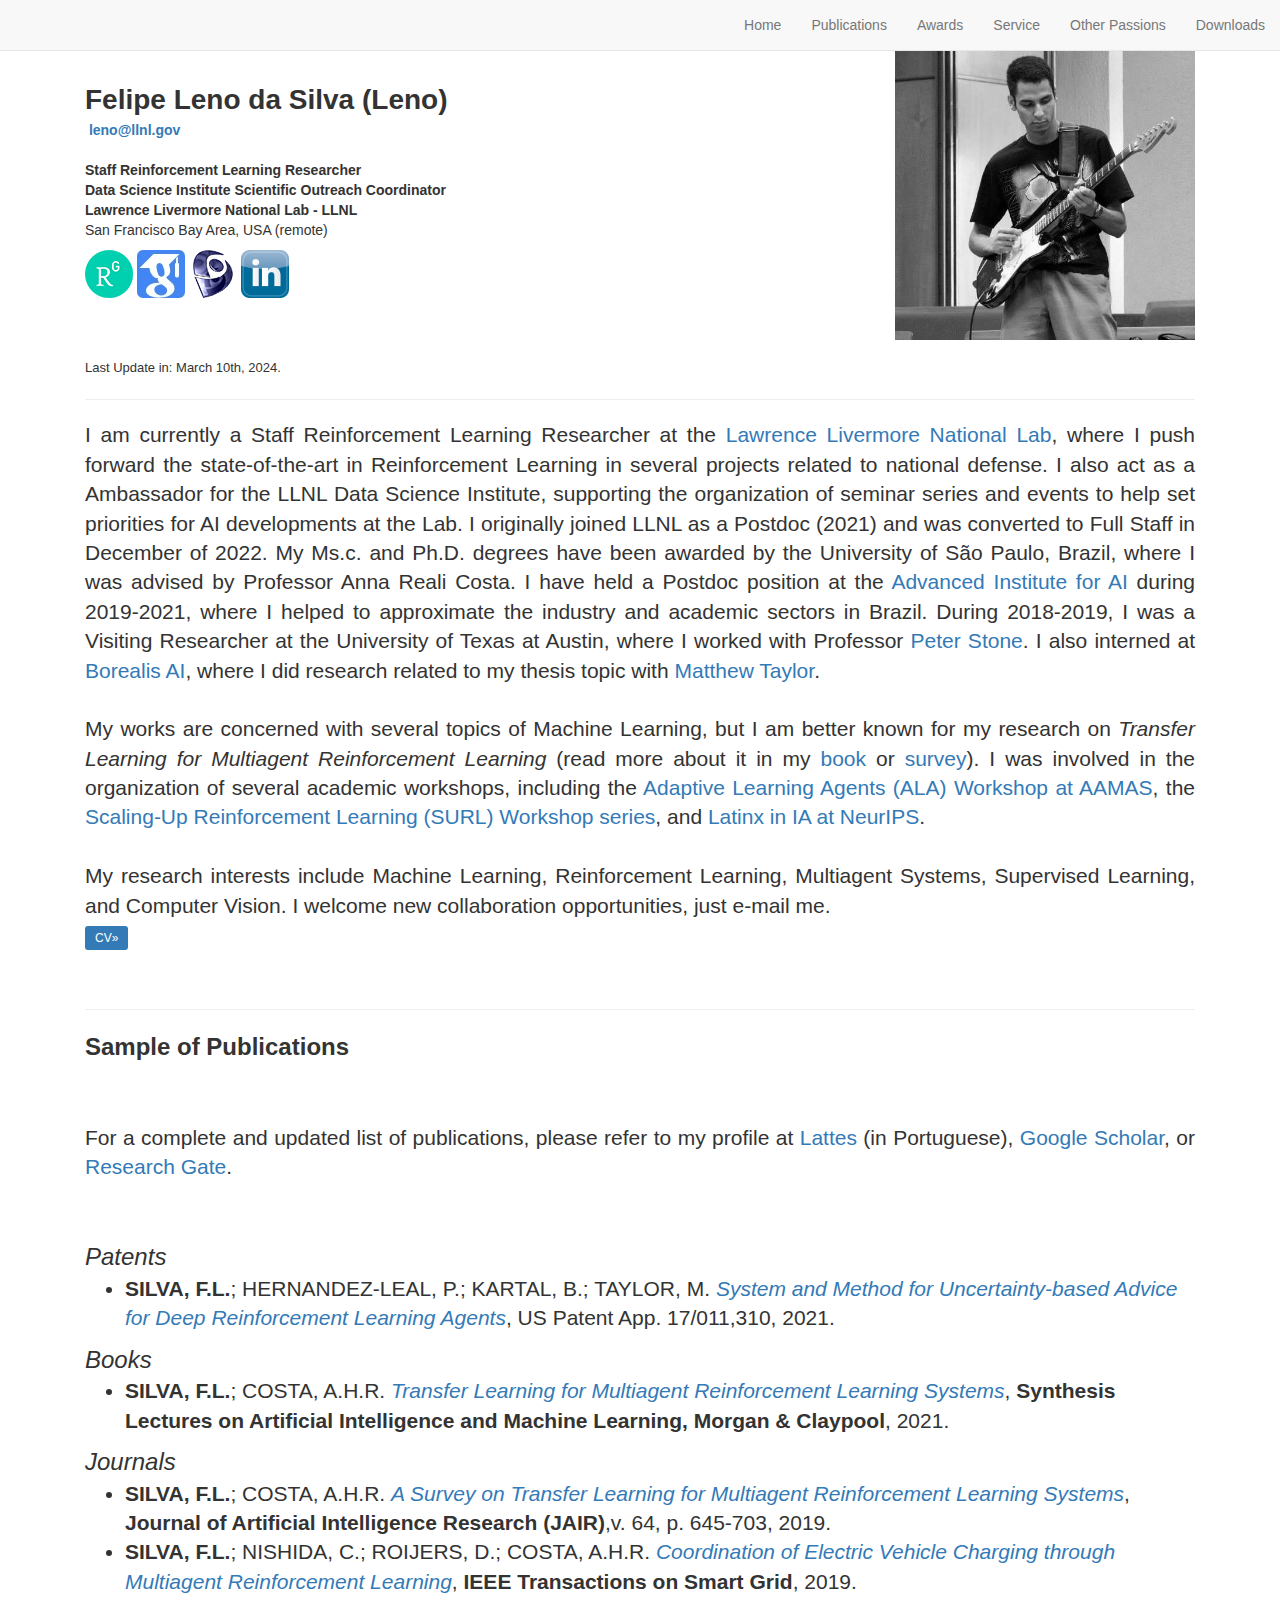
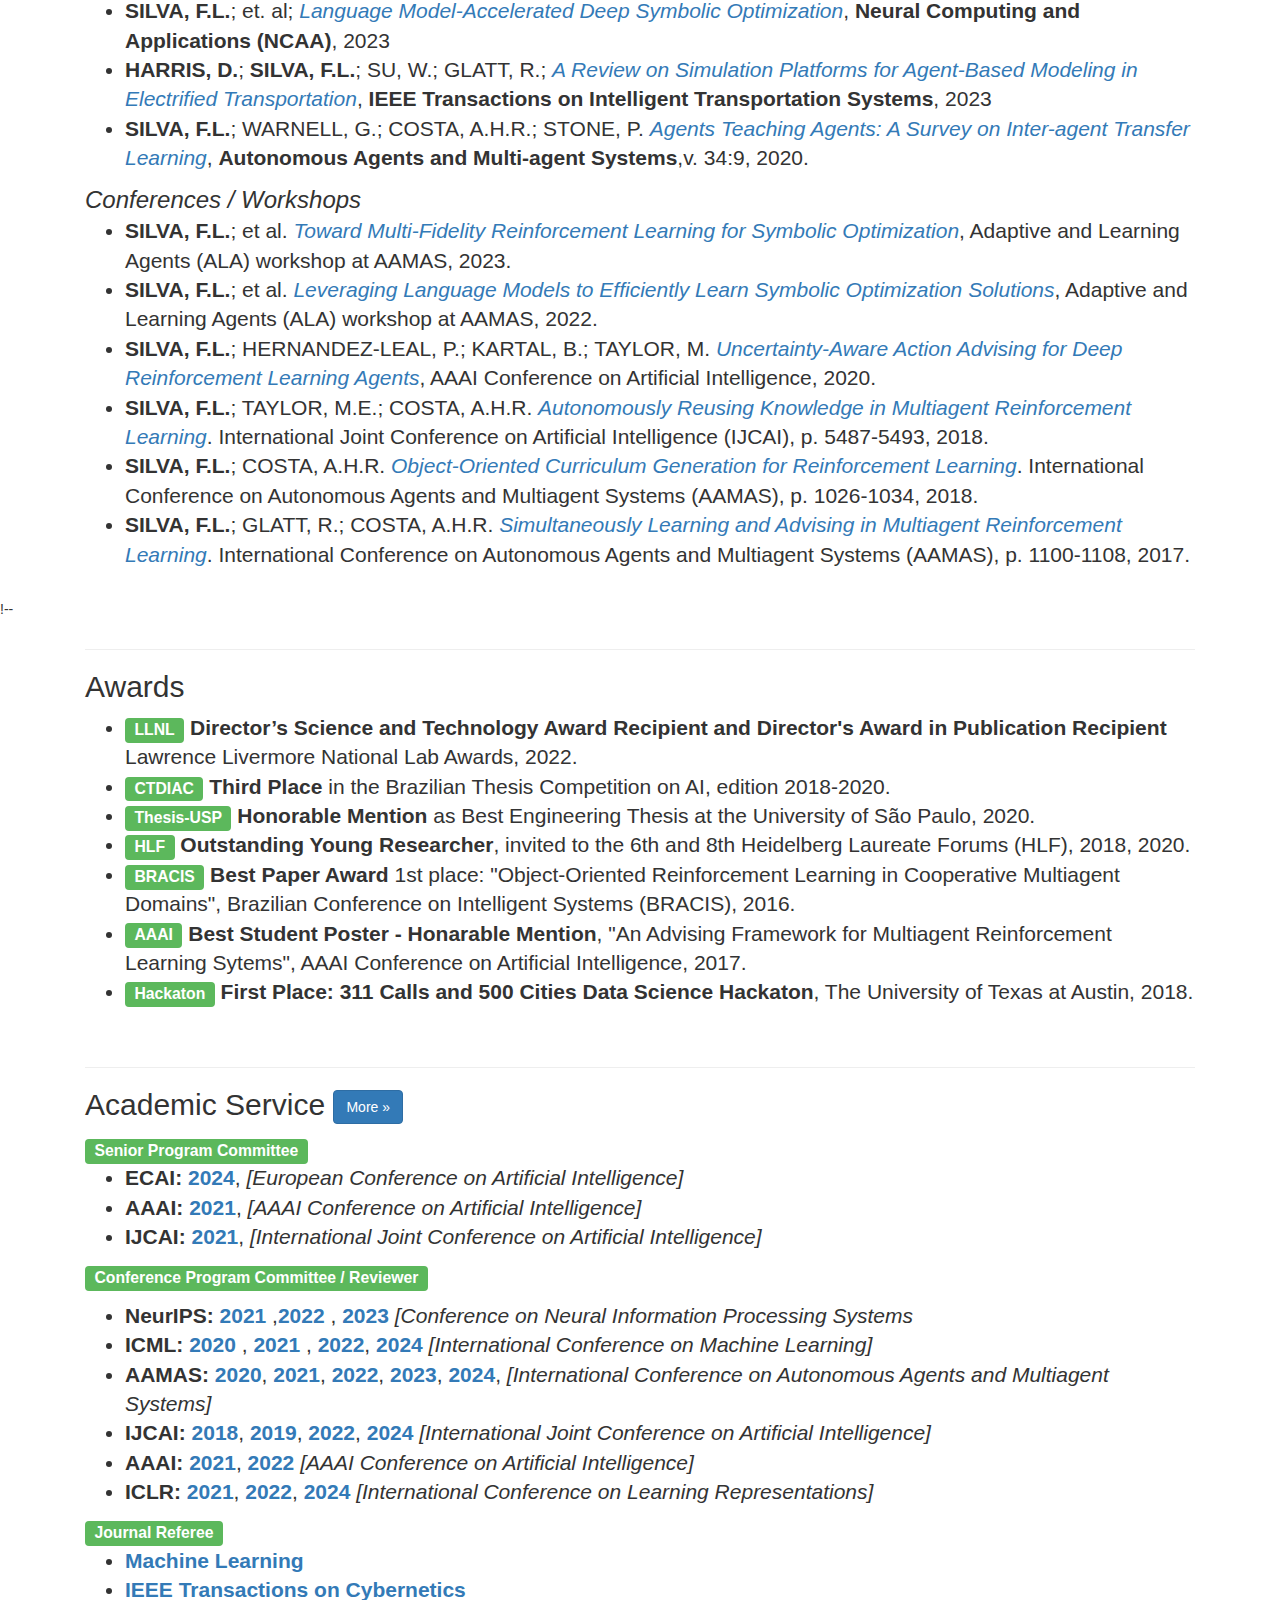
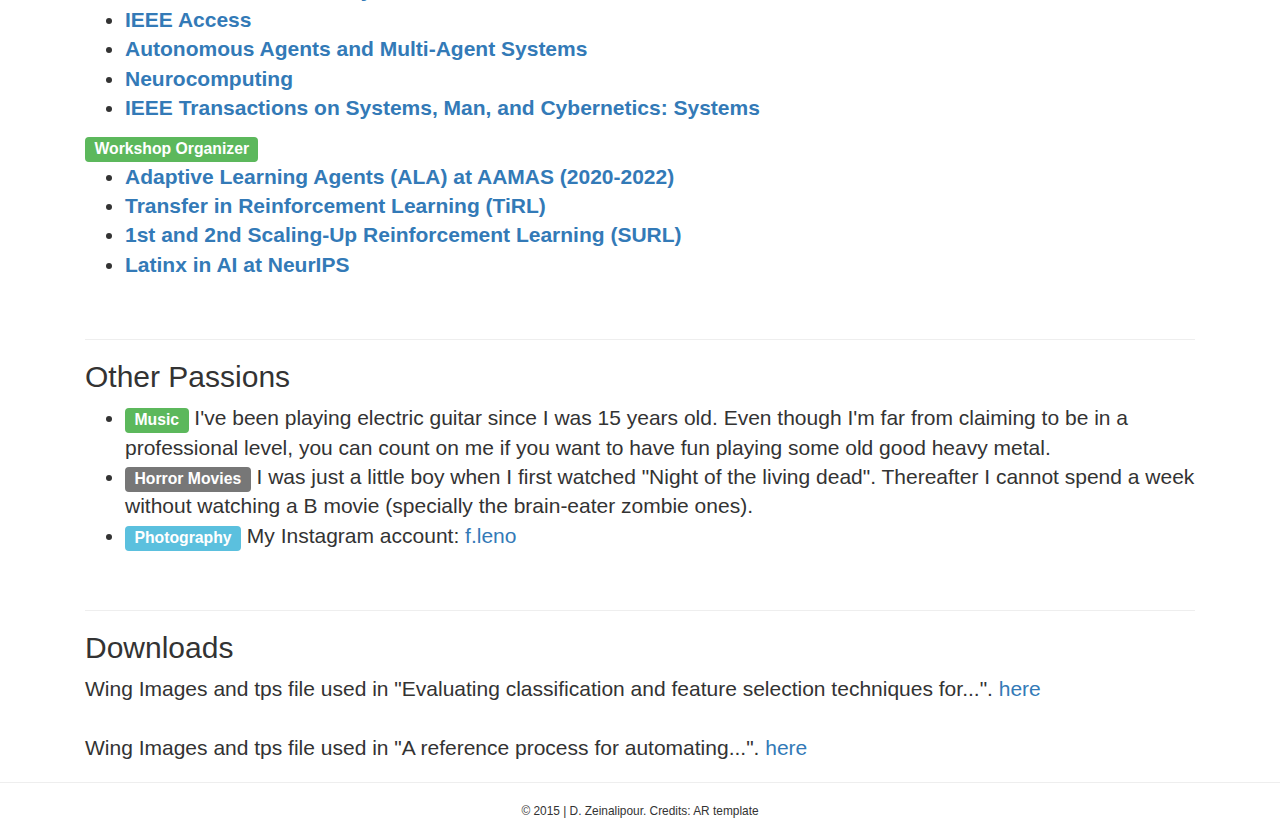
==== commit 999a4916: "Update index.html" ====
--- a/index.html
+++ b/index.html
@@ -126,7 +126,7 @@
             </script></strong><br><br>
         <p align="left">
      <strong>Staff Reinforcement Learning Researcher</strong><br>
-     <strong>Data Science Institute Ambassador</strong><br>
+     <strong>Data Science Institute Scientific Outreach Coordinator</strong><br>
      <strong>Lawrence Livermore National Lab - LLNL</strong> <br>
      San Francisco Bay Area, USA (remote) <br>
      <!--Computer Engineering Department <br>-->
@@ -181,7 +181,7 @@
 </div>
 
             <p>
-               <a href="downloads/cv_leno_2023.pdf" class="btn-sm btn-primary">CV&raquo;</a>
+               <a href="downloads/cv_leno_2024.pdf" class="btn-sm btn-primary">CV&raquo;</a>
             </div>
 
         </div>
@@ -264,7 +264,7 @@
 Uncertainty-Aware Action Advising for Deep Reinforcement Learning Agents</a></i>, AAAI Conference on Artificial Intelligence, 2020.</li>
       <li> <b>SILVA, F.L.</b>; TAYLOR, M.E.; COSTA, A.H.R. <a target="_blank" href="https://doi.org/10.24963/ijcai.2018/774"> <i>Autonomously Reusing Knowledge in Multiagent Reinforcement Learning</a></i>. International Joint Conference on Artificial Intelligence (IJCAI), p. 5487-5493, 2018.</li>
             <li> <b>SILVA, F.L.</b>; COSTA, A.H.R. <a target="_blank" href="https://www.researchgate.net/publication/323738119_Object-Oriented_Curriculum_Generation_for_Reinforcement_Learning"> <i>Object-Oriented Curriculum Generation for Reinforcement Learning</a></i>. International Conference on Autonomous Agents and Multiagent Systems (AAMAS), p. 1026-1034, 2018.</li>
-           <li> <b>SILVA, F.L.</b>; GLATT, R.; COSTA, A.H.R. <a target="_blank" href="http://www.aamas2017.org/proceedings/pdfs/p1100.pdf"> <i>Simultaneously Learning and Advising in Multiagent Reinforcement Learning</a></i>.
+           <li> <b>SILVA, F.L.</b>; GLATT, R.; COSTA, A.H.R. <a target="_blank" href="https://www.ifaamas.org/Proceedings/aamas2017/pdfs/p1100.pdf"> <i>Simultaneously Learning and Advising in Multiagent Reinforcement Learning</a></i>.
             International Conference on Autonomous Agents and Multiagent Systems (AAMAS), p. 1100-1108, 2017.</li>
               <!--<li> <b>SILVA, F. L.</b>; COSTA, A. H. R.; Stone, P. <a target="_blank" href="downloads/BRACIS2019.pdf"> <i>Building Self-Play Curricula Online by Playing with Expert Agents in Adversarial Games</a>.</i> Brazilian Conference on Intelligent System (BRACIS), 2019.</li>
             <li> <b>SILVA, F. L.</b>; COSTA, A. H. R.; Stone, P. <a target="_blank" href="https://ala2019.vub.ac.be/papers/ALA2019_paper_1.pdf"> <i>Distributional Reinforcement Learning Applied to Robot Soccer Simulation</a>.</i> Adaptive Learning Agents (ALA) Workshop at AAMAS, 2019.</li>
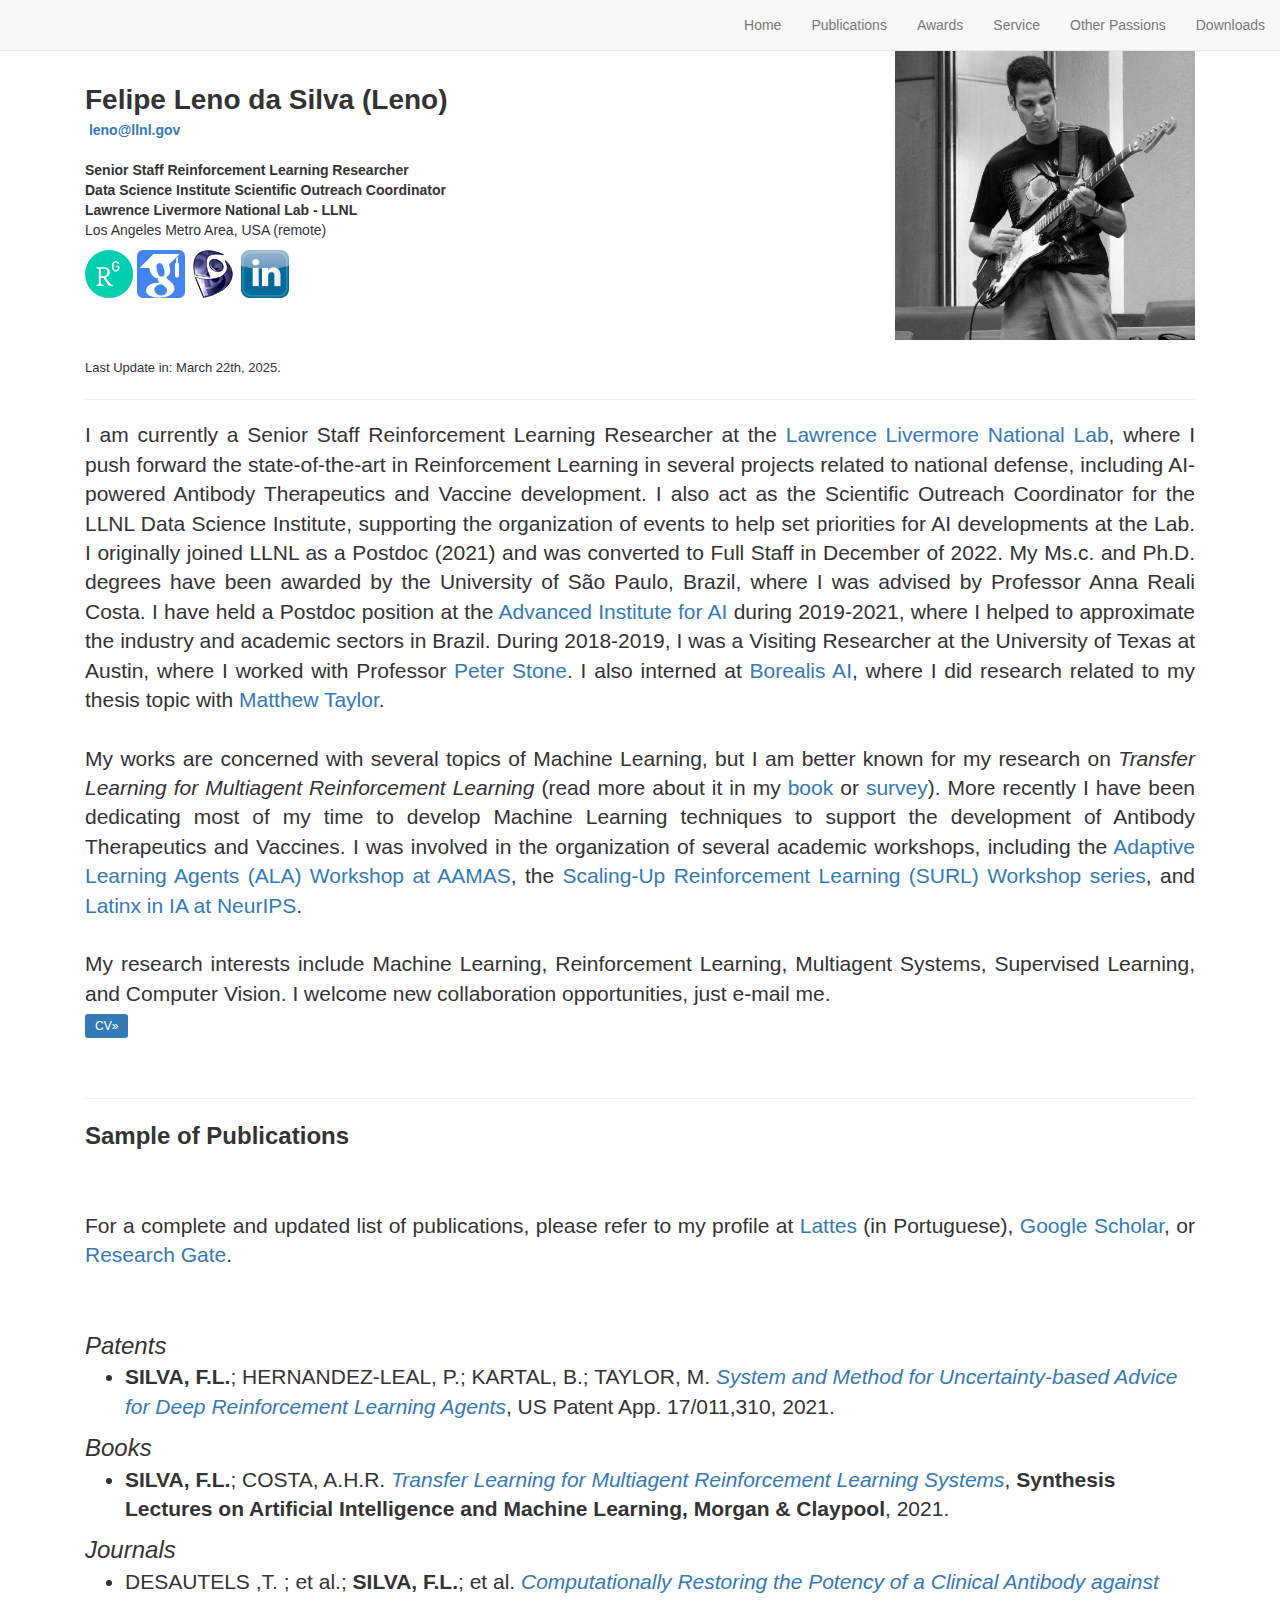
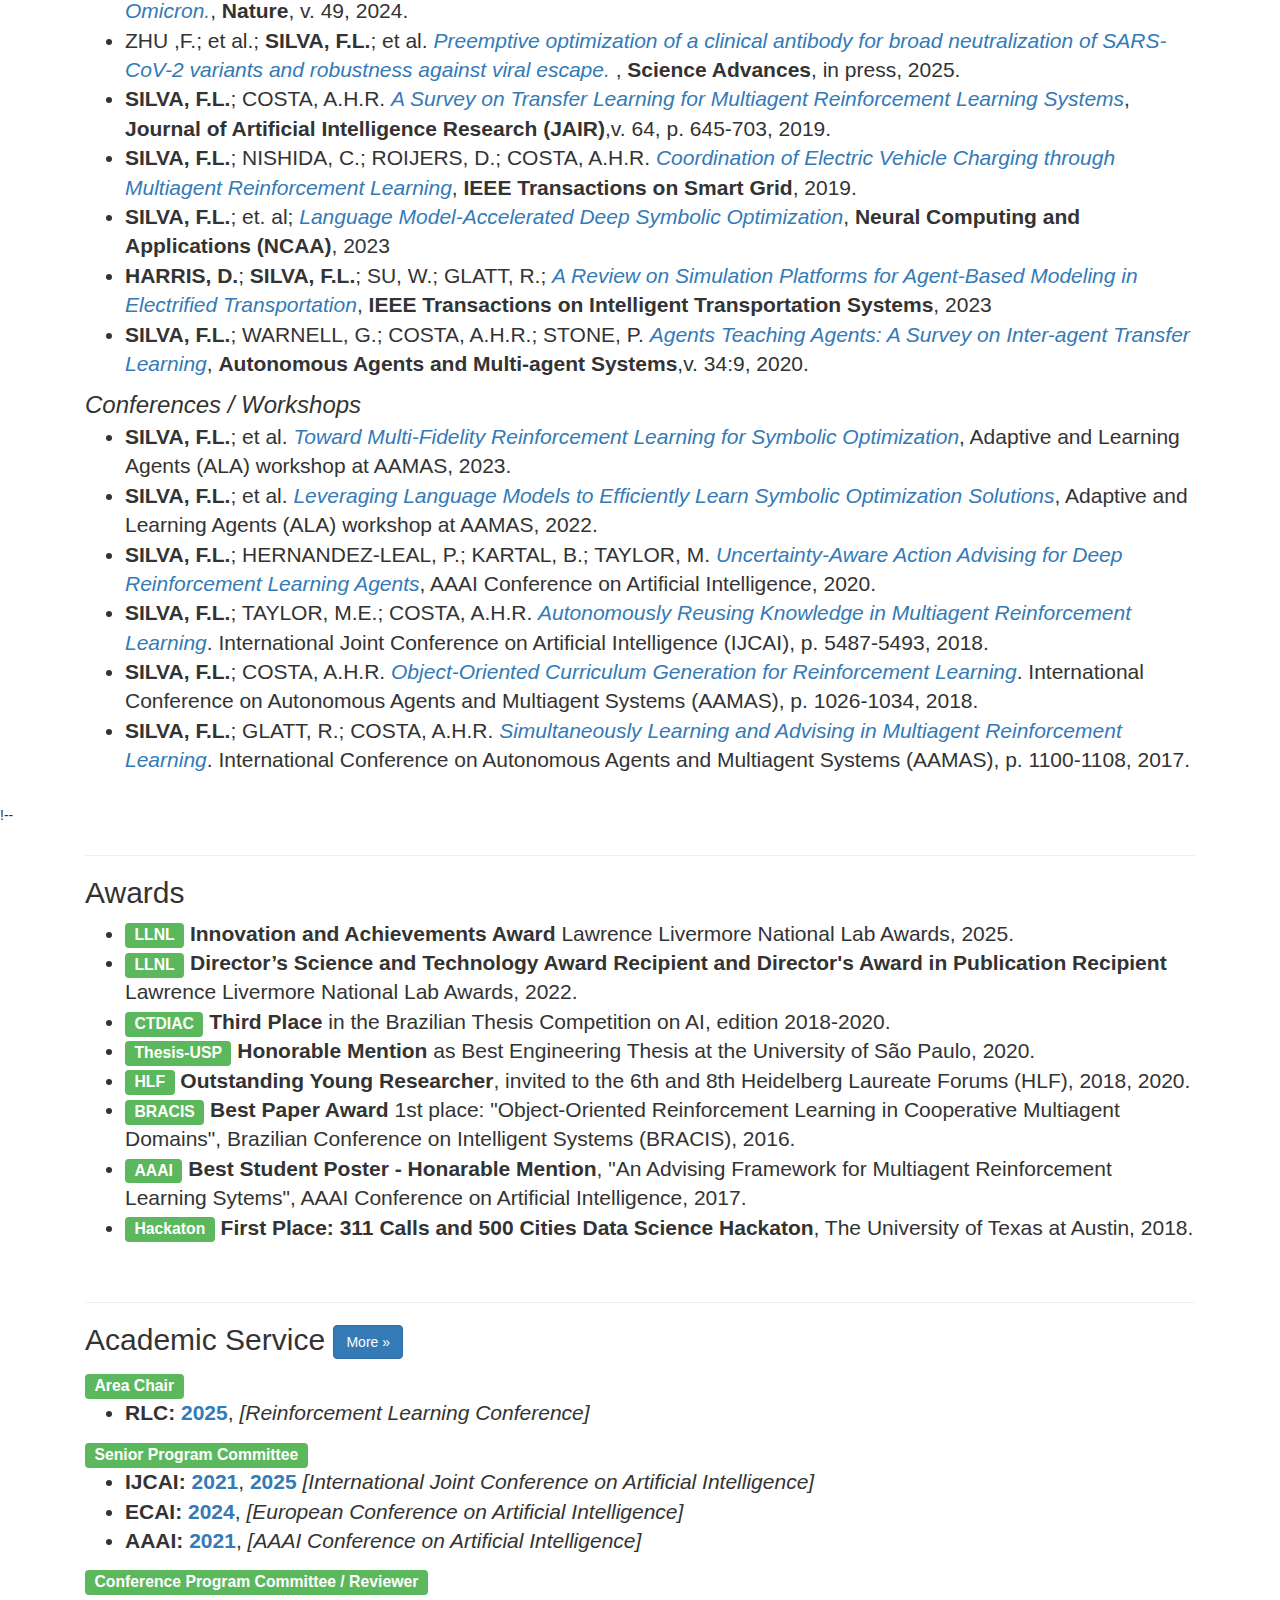
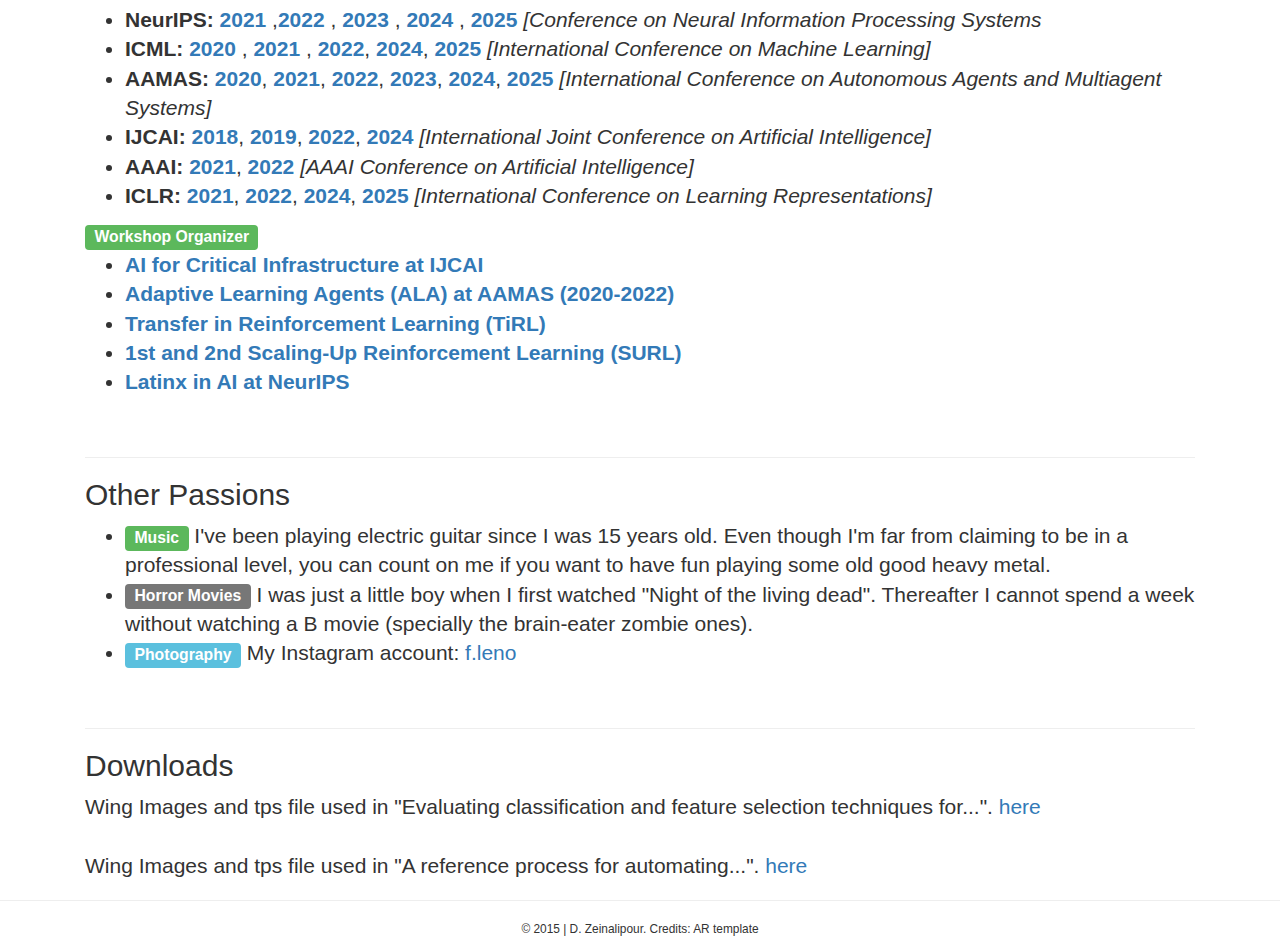
==== commit 04cb92cf: "Update index.html" ====
--- a/index.html
+++ b/index.html
@@ -125,10 +125,10 @@
                 -->
             </script></strong><br><br>
         <p align="left">
-     <strong>Staff Reinforcement Learning Researcher</strong><br>
+     <strong>Senior Staff Reinforcement Learning Researcher</strong><br>
      <strong>Data Science Institute Scientific Outreach Coordinator</strong><br>
      <strong>Lawrence Livermore National Lab - LLNL</strong> <br>
-     San Francisco Bay Area, USA (remote) <br>
+     Los Angeles Metro Area, USA (remote) <br>
      <!--Computer Engineering Department <br>-->
      <!--São Paulo, SP, Brazil.<br>-->
        
@@ -167,12 +167,12 @@
             </i>
 
             <div class="allshow" style="display:none;" id="tab-1-content">
-            <font size=2>Last Update in: March 10th, 2024.</font><br>
+            <font size=2>Last Update in: March 22th, 2025.</font><br>
             <hr class="star-primary">
 
-                <div   align="justify"> I am currently a Staff Reinforcement Learning Researcher at the <a href="https://st.llnl.gov/research">Lawrence Livermore National Lab</a>, where I push forward the state-of-the-art in Reinforcement Learning in several projects related to national defense. I also act as a Ambassador for the LLNL Data Science Institute, supporting the organization of seminar series and events to help set priorities for AI developments at the Lab. I originally joined LLNL as a Postdoc (2021) and was converted to Full Staff in December of 2022. My Ms.c. and Ph.D. degrees have been awarded by the University of São Paulo, Brazil, where I was advised by Professor Anna Reali Costa. I have held a Postdoc position at the <a link="https://advancedinstitute.ai/">Advanced Institute for AI</a> during 2019-2021, where I helped to approximate the industry and academic sectors in Brazil. During 2018-2019, I was a Visiting Researcher at the University of Texas at Austin, where I worked with Professor <a href="https://www.cs.utexas.edu/~pstone/">Peter Stone</a>. I also interned at <a href="https://www.borealisai.com/en/">Borealis AI</a>, where I did research related to my thesis topic with <a href="https://www.borealisai.com/en/team/prof-matthew-e-taylor/">Matthew Taylor</a>. <br><br>
-
-My works are concerned with several topics of Machine Learning, but I am better known for my research on <i>Transfer Learning for Multiagent Reinforcement Learning</i> (read more about it in my <a href="https://doi.org/10.2200/S01091ED1V01Y202104AIM049">book</a> or <a href="https://doi.org/10.1613/jair.1.11396">survey</a>).
+                <div   align="justify"> I am currently a Senior Staff Reinforcement Learning Researcher at the <a href="https://st.llnl.gov/research">Lawrence Livermore National Lab</a>, where I push forward the state-of-the-art in Reinforcement Learning in several projects related to national defense, including AI-powered Antibody Therapeutics and Vaccine development. I also act as the Scientific Outreach Coordinator for the LLNL Data Science Institute, supporting the organization of events to help set priorities for AI developments at the Lab. I originally joined LLNL as a Postdoc (2021) and was converted to Full Staff in December of 2022. My Ms.c. and Ph.D. degrees have been awarded by the University of São Paulo, Brazil, where I was advised by Professor Anna Reali Costa. I have held a Postdoc position at the <a link="https://advancedinstitute.ai/">Advanced Institute for AI</a> during 2019-2021, where I helped to approximate the industry and academic sectors in Brazil. During 2018-2019, I was a Visiting Researcher at the University of Texas at Austin, where I worked with Professor <a href="https://www.cs.utexas.edu/~pstone/">Peter Stone</a>. I also interned at <a href="https://www.borealisai.com/en/">Borealis AI</a>, where I did research related to my thesis topic with <a href="https://www.borealisai.com/en/team/prof-matthew-e-taylor/">Matthew Taylor</a>. <br><br>
+
+My works are concerned with several topics of Machine Learning, but I am better known for my research on <i>Transfer Learning for Multiagent Reinforcement Learning</i> (read more about it in my <a href="https://doi.org/10.2200/S01091ED1V01Y202104AIM049">book</a> or <a href="https://doi.org/10.1613/jair.1.11396">survey</a>). More recently I have been dedicating most of my time to develop Machine Learning techniques to support the development of Antibody Therapeutics and Vaccines.
 
 I was involved in the organization of several academic workshops, including the <a href="https://ala2020.vub.ac.be/">Adaptive Learning Agents (ALA) Workshop at AAMAS</a>, the <a href=http://www.surl.tirl.info>Scaling-Up Reinforcement Learning (SURL) Workshop series</a>, and <a href="https://www.latinxinai.org/neurips-2019">Latinx in IA at NeurIPS</a>.
  
@@ -245,6 +245,9 @@
 
 
             <ul>
+
+<li>DESAUTELS ,T. ; et al.; <b>SILVA, F.L.</b>; et al. <a target="_blank" href="https://www.nature.com/articles/s41586-024-07385-1"> <i>Computationally Restoring the Potency of a Clinical Antibody against Omicron.</i></a>, <b>Nature</b>, v. 49, 2024.</li>             
+<li>ZHU ,F.; et al.; <b>SILVA, F.L.</b>; et al. <a target="_blank" href=""> <i>Preemptive optimization of a clinical antibody for broad neutralization of SARS-CoV-2 variants and robustness against viral escape. </i></a>, <b>Science Advances</b>, in press, 2025.</li>             
 <li> <b>SILVA, F.L.</b>; COSTA, A.H.R. <a target="_blank" href="https://www.researchgate.net/publication/330752409_A_Survey_on_Transfer_Learning_for_Multiagent_Reinforcement_Learning_Systems"> <i>A Survey on Transfer Learning for Multiagent Reinforcement Learning Systems</i></a>, <b>Journal of Artificial Intelligence Research (JAIR)</b>,v. 64, p. 645-703, 2019.</li>
   <li> <b>SILVA, F.L.</b>; NISHIDA, C.; ROIJERS, D.; COSTA, A.H.R. <a target="_blank" href="https://ieeexplore.ieee.org/stamp/stamp.jsp?arnumber=8894045"> <i>Coordination of Electric Vehicle Charging through Multiagent Reinforcement Learning</i></a>, <b>IEEE Transactions on Smart Grid</b>, 2019.</li>
    <li> <b>SILVA, F.L.</b>; et. al; <a target="_blank" href="https://link.springer.com/article/10.1007/s00521-023-08802-8"> <i>Language Model-Accelerated Deep Symbolic Optimization</i></a>, <b>Neural Computing and Applications (NCAA)</b>, 2023</li>
@@ -328,6 +331,10 @@
             <hr class="star-primary">
             <h2>Awards</h2>
             <ul>
+             
+             <li>
+                    <span class="label label-success">LLNL</span><b> Innovation and Achievements Award</b> Lawrence Livermore National Lab Awards, 2025.</span>
+                </li>
                 <li>
                     <span class="label label-success">LLNL</span><b> Director’s Science and Technology Award Recipient and Director's Award in Publication Recipient</b> Lawrence Livermore National Lab Awards, 2022.</span>
                 </li>
@@ -371,8 +378,22 @@
            <hr class="star-primary">
            <h2>Academic Service <a href="downloads/cv.pdf" class="btn btn-primary">More &raquo;</a></h2>
 
+              <span class="label label-success">Area Chair</span>
+            <ul>
+             <li>
+                    <b>RLC:</b>
+                    <a href="https://rl-conference.cc/" target="_blank"><b>2025</b></a>,
+                    <i>[Reinforcement Learning Conference]</i>
+             </li>
+            </ul>
            <span class="label label-success">Senior Program Committee</span>
             <ul>
+             <li>
+                    <b>IJCAI:</b>
+                    <a href="https://ijcai-21.org/" target="_blank"><b>2021</b></a>,
+                 <a href="https://2025.ijcai.org/" target="_blank"><b>2025</b></a>
+                    <i>[International Joint Conference on Artificial Intelligence]</i>
+                </li>
              <li>
                     <b>ECAI:</b>
                     <a href="https://www.ecai2024.eu/" target="_blank"><b>2024</b></a>,
@@ -383,11 +404,7 @@
                     <a href="https://aaai.org/conference/aaai/aaai-21/" target="_blank"><b>2021</b></a>,
                     <i>[AAAI Conference on Artificial Intelligence]</i>
                 </li>
-                <li>
-                    <b>IJCAI:</b>
-                    <a href="https://ijcai-21.org/" target="_blank"><b>2021</b></a>,
-                    <i>[International Joint Conference on Artificial Intelligence]</i>
-                </li>
+                
             </ul>
 
            <p>
@@ -396,14 +413,17 @@
                 <li>
                    <b>NeurIPS:</b>
                    <b><a href="https://nips.cc/Conferences/2021">2021 </a></b>,<b><a href="https://nips.cc/Conferences/2022">2022 </a></b>,
-                 <b><a href="https://nips.cc/Conferences/2023">2023 </a></b>
+                 <b><a href="https://nips.cc/Conferences/2023">2023 </a></b>,
+                 <b><a href="https://nips.cc/Conferences/2024">2024 </a></b>,
+                 <b><a href="https://nips.cc/Conferences/2025">2025 </a></b>
                    <i>[Conference on Neural Information Processing Systems</i>
                </li>
            		<li>
                    <b>ICML:</b>
                    <b><a href="https://icml.cc/Conferences/2020">2020 </a></b>,
                     <b><a href="https://icml.cc/">2021 </a></b>, <b><a href="https://icml.cc/Conferences/2022">2022</a></b>,
-                  <b><a href="https://icml.cc/Conferences/2024">2024</a></b>
+                  <b><a href="https://icml.cc/Conferences/2024">2024</a></b>,
+              <b><a href="https://icml.cc/Conferences/2025">2025</a></b>
                    <i>[International Conference on Machine Learning]</i>
                </li>
                <li>
@@ -413,6 +433,7 @@
                    <b><a href="https://aamas2022-conference.auckland.ac.nz/">2022</a></b>,
                    <b><a href="https://aamas2023.soton.ac.uk/">2023</a></b>,
                 <b><a href="https://www.aamas2024-conference.auckland.ac.nz/">2024</a></b>,
+                <b><a href="https://aamas2025.org/">2025</a></b>
                    <i>[International Conference on Autonomous Agents and Multiagent Systems]</i>
                </li>
     <li>
@@ -432,12 +453,13 @@
                    <b>ICLR:</b>
                    <b><a href="https://iclr.cc/">2021</a></b>,
                    <b><a href="https://iclr.cc/">2022</a></b>,
-                <b><a href="https://iclr.cc/">2024</a></b>
+                <b><a href="https://iclr.cc/">2024</a></b>,
+                <b><a href="https://iclr.cc/">2025</a></b>
                    <i>[International Conference on Learning Representations]</i>
                </li>
               
             </ul>
-
+<!--
             <span class="label label-success">Journal Referee</span>
             <ul>
 <li>
@@ -459,9 +481,13 @@
                     <a href="https://ieeexplore.ieee.org/xpl/RecentIssue.jsp?punumber=6221021" target="_blank"><b>IEEE Transactions on Systems, Man, and Cybernetics: Systems</b></a>
                 </li>
             </ul>
+             -->
 
             <span class="label label-success">Workshop Organizer</span>
             <ul>
+             <li>
+                    <a href="https://sites.google.com/view/aiforci-ijcai24/home" target="_blank"><b>AI for Critical Infrastructure at IJCAI</b></a>
+                </li>
             	<li>
                     <a href="https://ala2021.vub.ac.be/" target="_blank"><b>Adaptive Learning Agents (ALA) at AAMAS (2020-2022)</b></a>
                 </li>
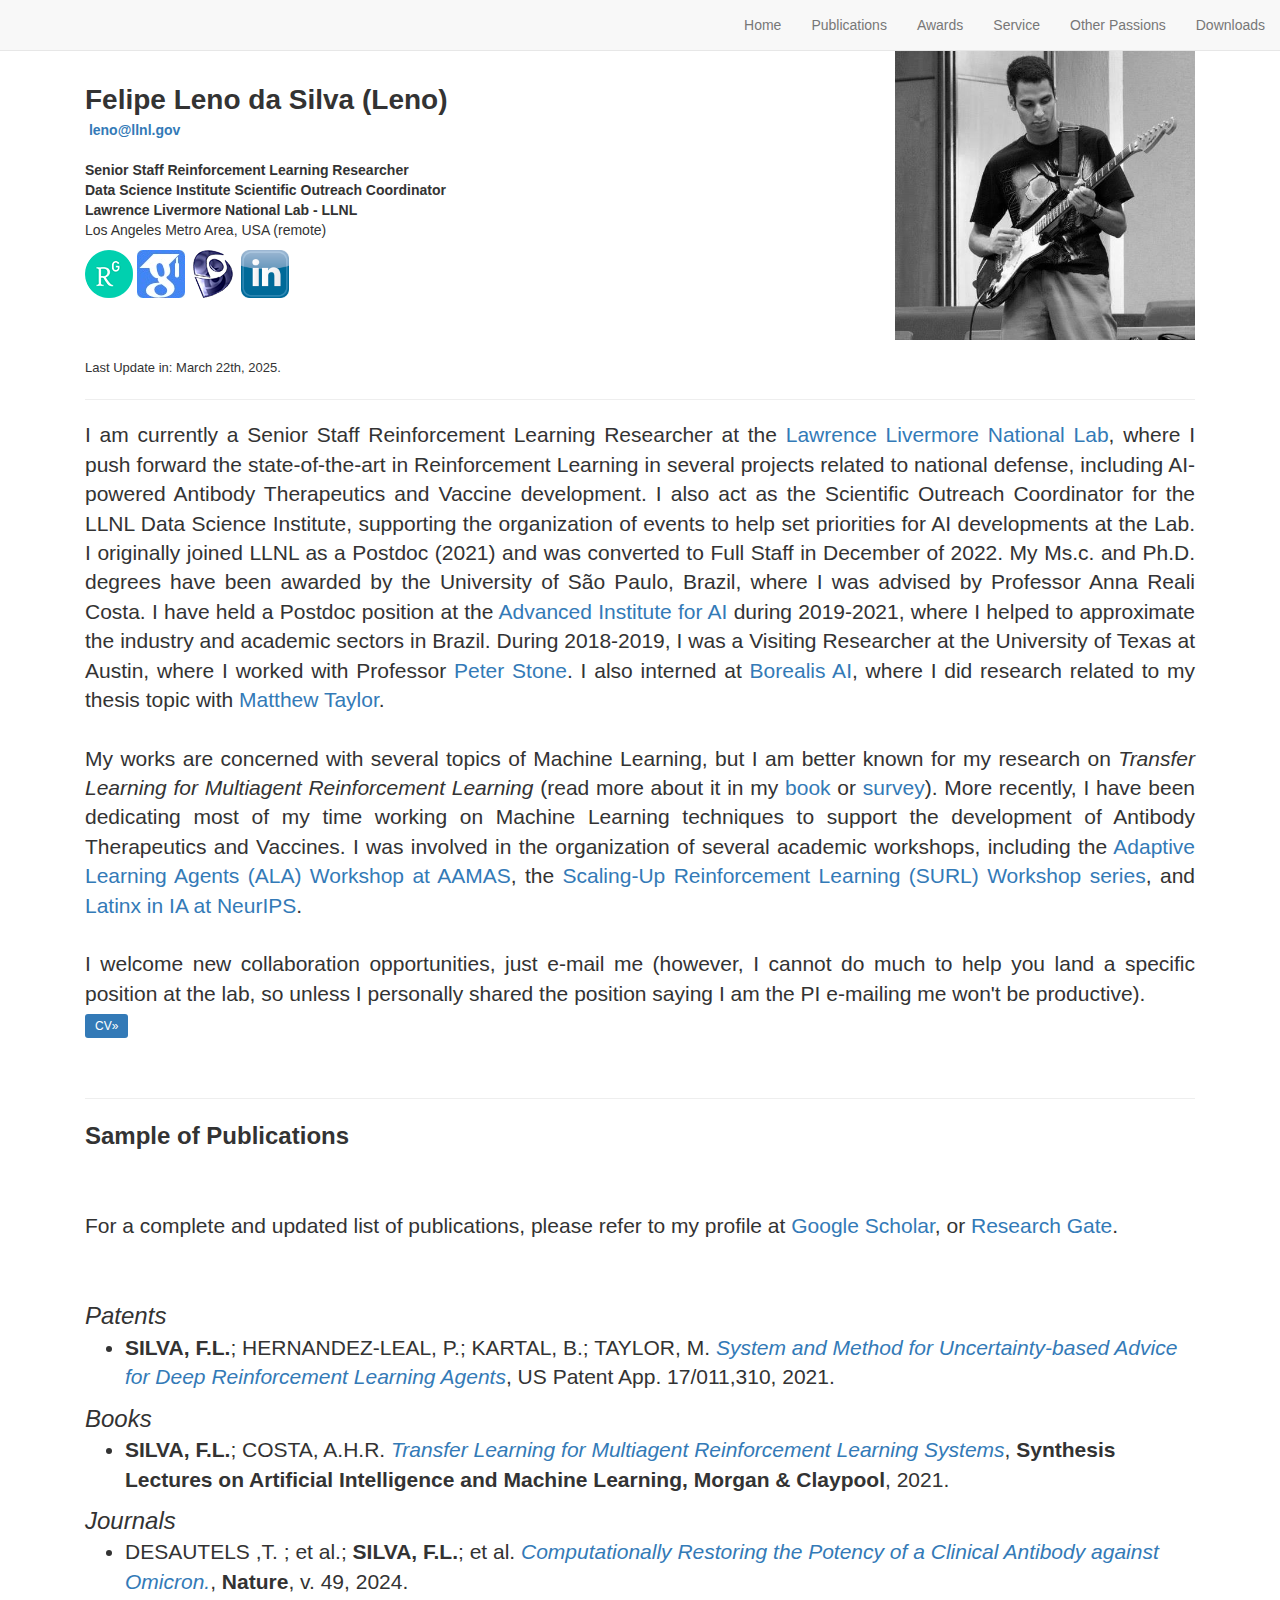
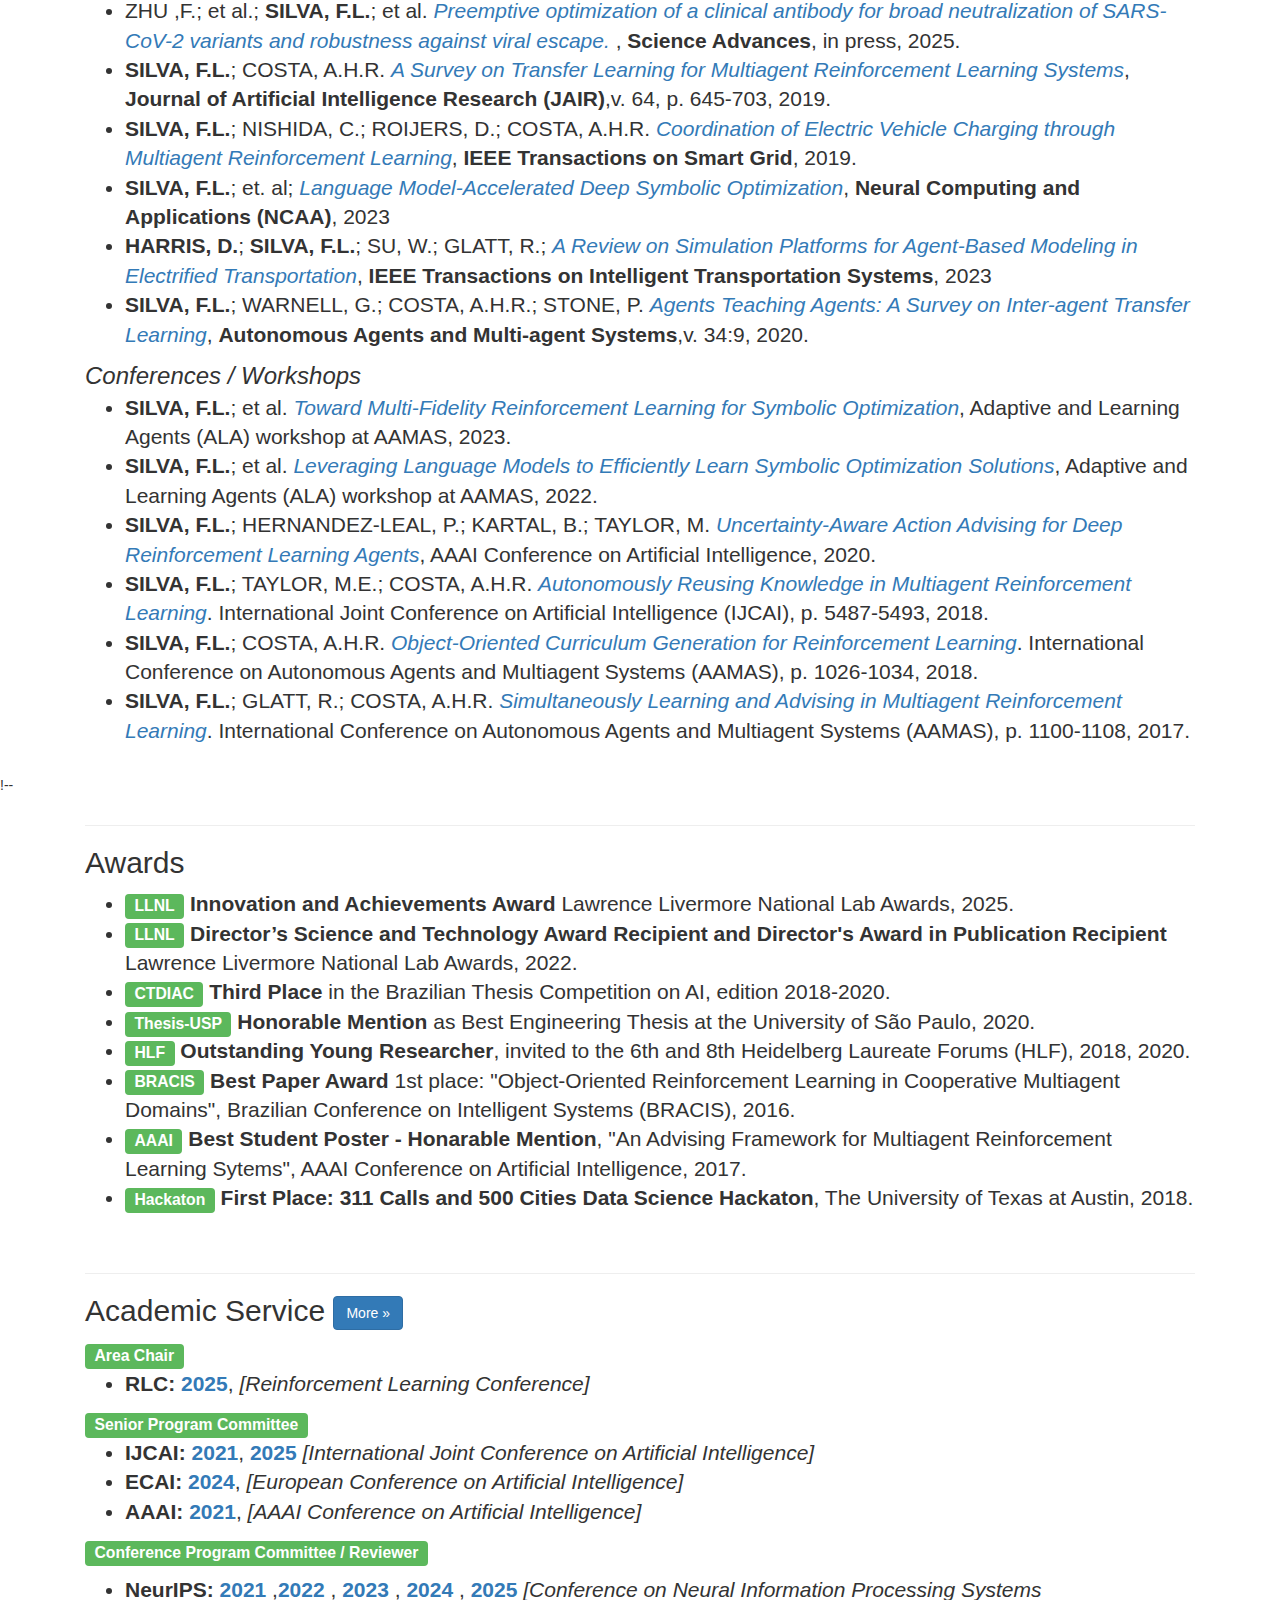
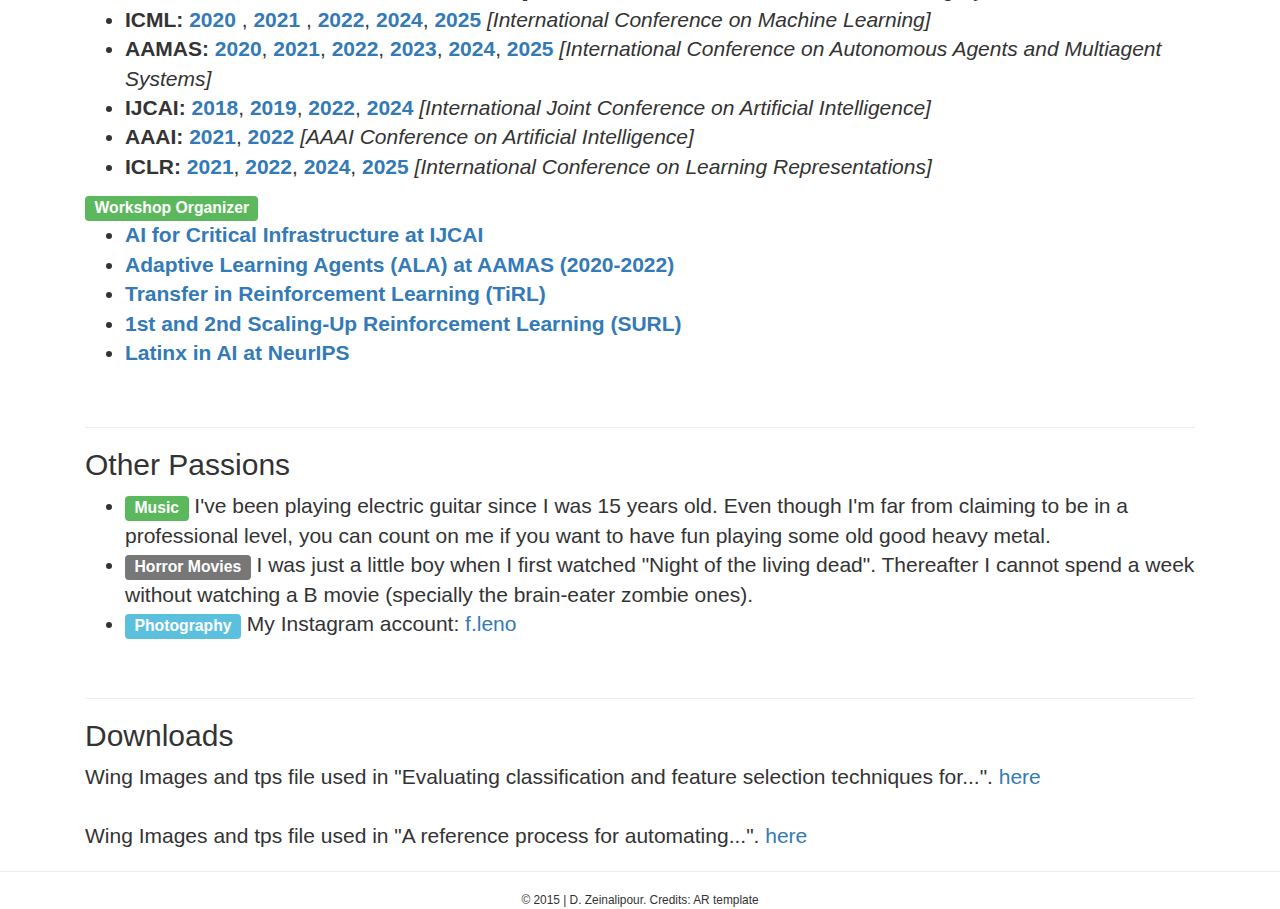
==== commit 1d1fc3ba: "Update index.html" ====
--- a/index.html
+++ b/index.html
@@ -172,12 +172,12 @@
 
                 <div   align="justify"> I am currently a Senior Staff Reinforcement Learning Researcher at the <a href="https://st.llnl.gov/research">Lawrence Livermore National Lab</a>, where I push forward the state-of-the-art in Reinforcement Learning in several projects related to national defense, including AI-powered Antibody Therapeutics and Vaccine development. I also act as the Scientific Outreach Coordinator for the LLNL Data Science Institute, supporting the organization of events to help set priorities for AI developments at the Lab. I originally joined LLNL as a Postdoc (2021) and was converted to Full Staff in December of 2022. My Ms.c. and Ph.D. degrees have been awarded by the University of São Paulo, Brazil, where I was advised by Professor Anna Reali Costa. I have held a Postdoc position at the <a link="https://advancedinstitute.ai/">Advanced Institute for AI</a> during 2019-2021, where I helped to approximate the industry and academic sectors in Brazil. During 2018-2019, I was a Visiting Researcher at the University of Texas at Austin, where I worked with Professor <a href="https://www.cs.utexas.edu/~pstone/">Peter Stone</a>. I also interned at <a href="https://www.borealisai.com/en/">Borealis AI</a>, where I did research related to my thesis topic with <a href="https://www.borealisai.com/en/team/prof-matthew-e-taylor/">Matthew Taylor</a>. <br><br>
 
-My works are concerned with several topics of Machine Learning, but I am better known for my research on <i>Transfer Learning for Multiagent Reinforcement Learning</i> (read more about it in my <a href="https://doi.org/10.2200/S01091ED1V01Y202104AIM049">book</a> or <a href="https://doi.org/10.1613/jair.1.11396">survey</a>). More recently I have been dedicating most of my time to develop Machine Learning techniques to support the development of Antibody Therapeutics and Vaccines.
+My works are concerned with several topics of Machine Learning, but I am better known for my research on <i>Transfer Learning for Multiagent Reinforcement Learning</i> (read more about it in my <a href="https://doi.org/10.2200/S01091ED1V01Y202104AIM049">book</a> or <a href="https://doi.org/10.1613/jair.1.11396">survey</a>). More recently, I have been dedicating most of my time working on Machine Learning techniques to support the development of Antibody Therapeutics and Vaccines.
 
 I was involved in the organization of several academic workshops, including the <a href="https://ala2020.vub.ac.be/">Adaptive Learning Agents (ALA) Workshop at AAMAS</a>, the <a href=http://www.surl.tirl.info>Scaling-Up Reinforcement Learning (SURL) Workshop series</a>, and <a href="https://www.latinxinai.org/neurips-2019">Latinx in IA at NeurIPS</a>.
  
 
-<br><br> My research interests include Machine Learning, Reinforcement Learning, Multiagent Systems, Supervised Learning, and Computer Vision. I welcome new collaboration opportunities, just e-mail me.
+<br><br>  I welcome new collaboration opportunities, just e-mail me (however, I cannot do much to help you land a specific position at the lab, so unless I personally shared the position saying I am the PI e-mailing me won't be productive).
 </div>
 
             <p>
@@ -206,7 +206,7 @@
             
 <font size=5><b>Sample of Publications</b><br /></font>
 <br><br>
-<div   align="justify">For a complete and updated list of publications, please refer to my profile at <a href="http://lattes.cnpq.br/7495810060217408">Lattes</a> (in Portuguese), <a href="https://scholar.google.com.br/citations?user=XbyIZQ4AAAAJ">Google Scholar</a>, or <a href="https://www.researchgate.net/profile/Felipe_Silva34">Research Gate</a>.</div>
+<div   align="justify">For a complete and updated list of publications, please refer to my profile at <a href="https://scholar.google.com.br/citations?user=XbyIZQ4AAAAJ">Google Scholar</a>, or <a href="https://www.researchgate.net/profile/Felipe_Silva34">Research Gate</a>.</div>
 <br><br> <!--<a href="publications/" class="btn btn-primary">All Publications&raquo;</a></h2>
             <h4>
             <span class="label label-warning">
